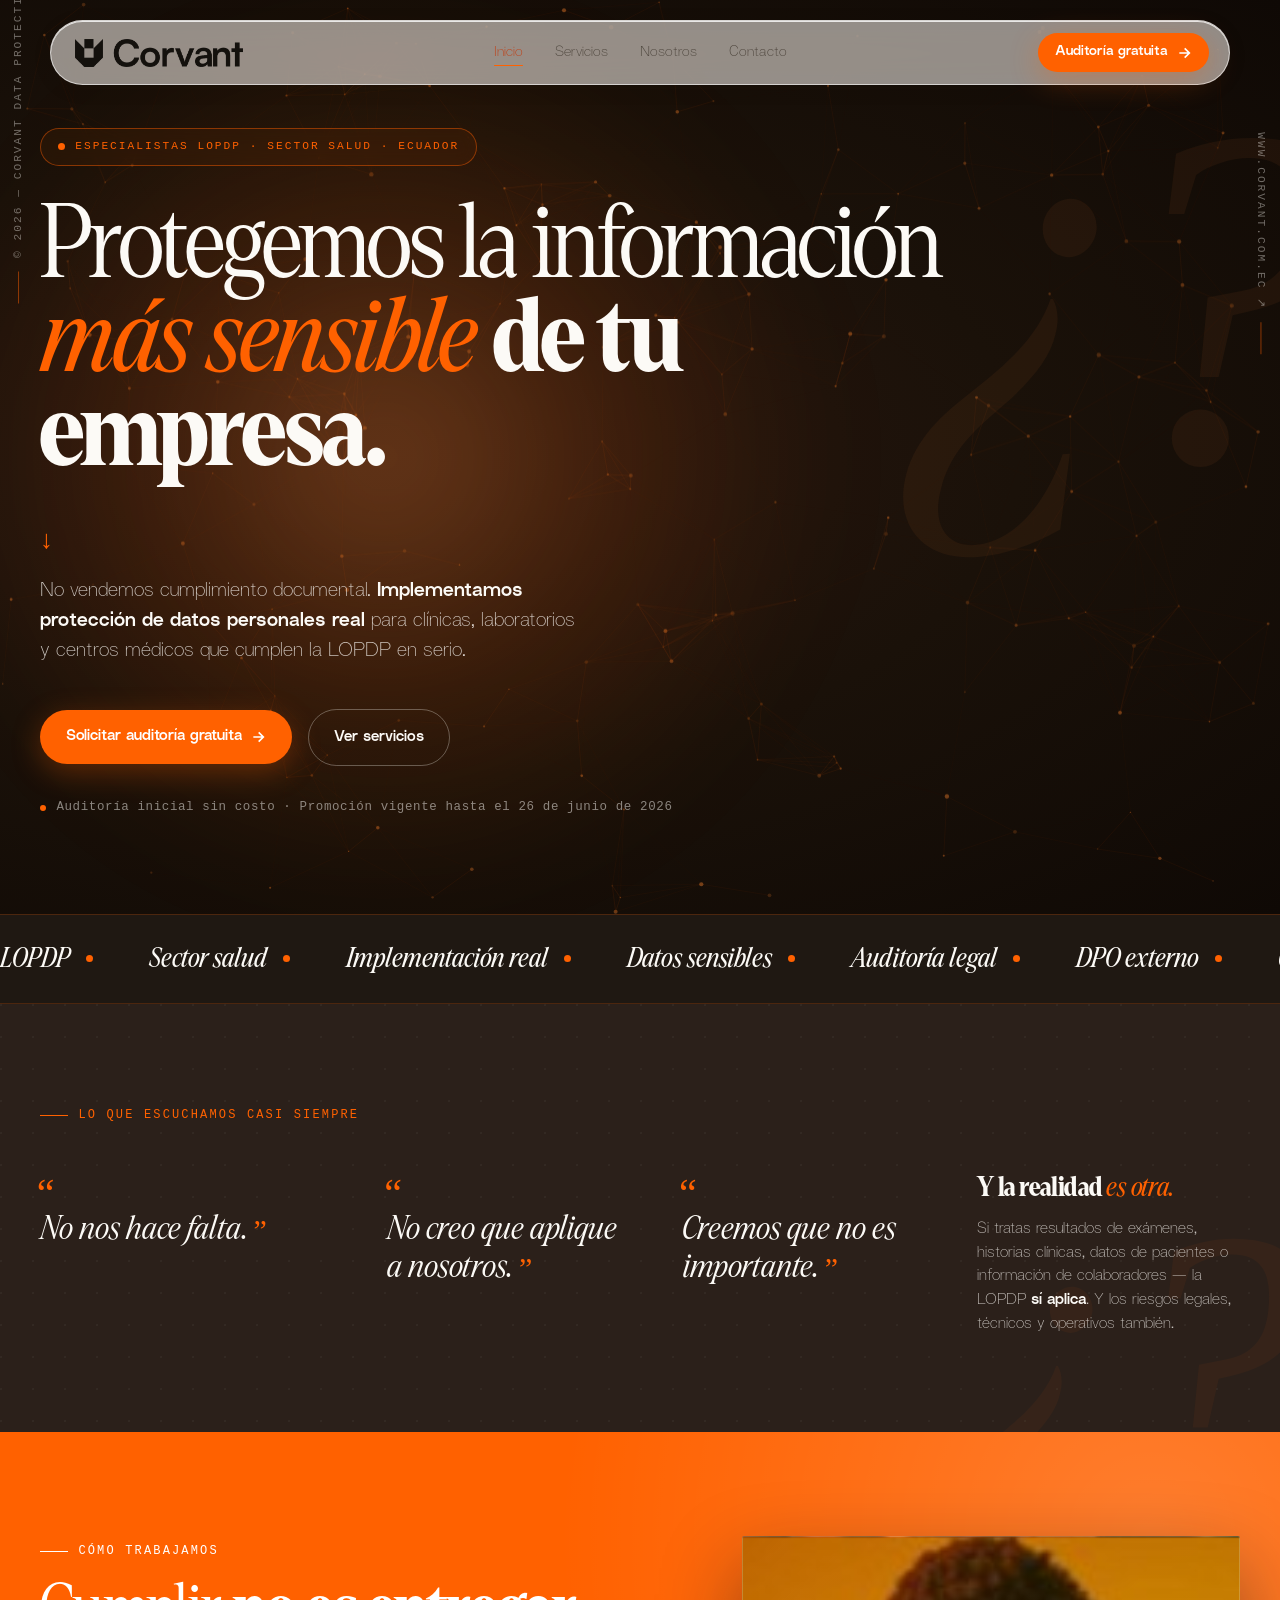
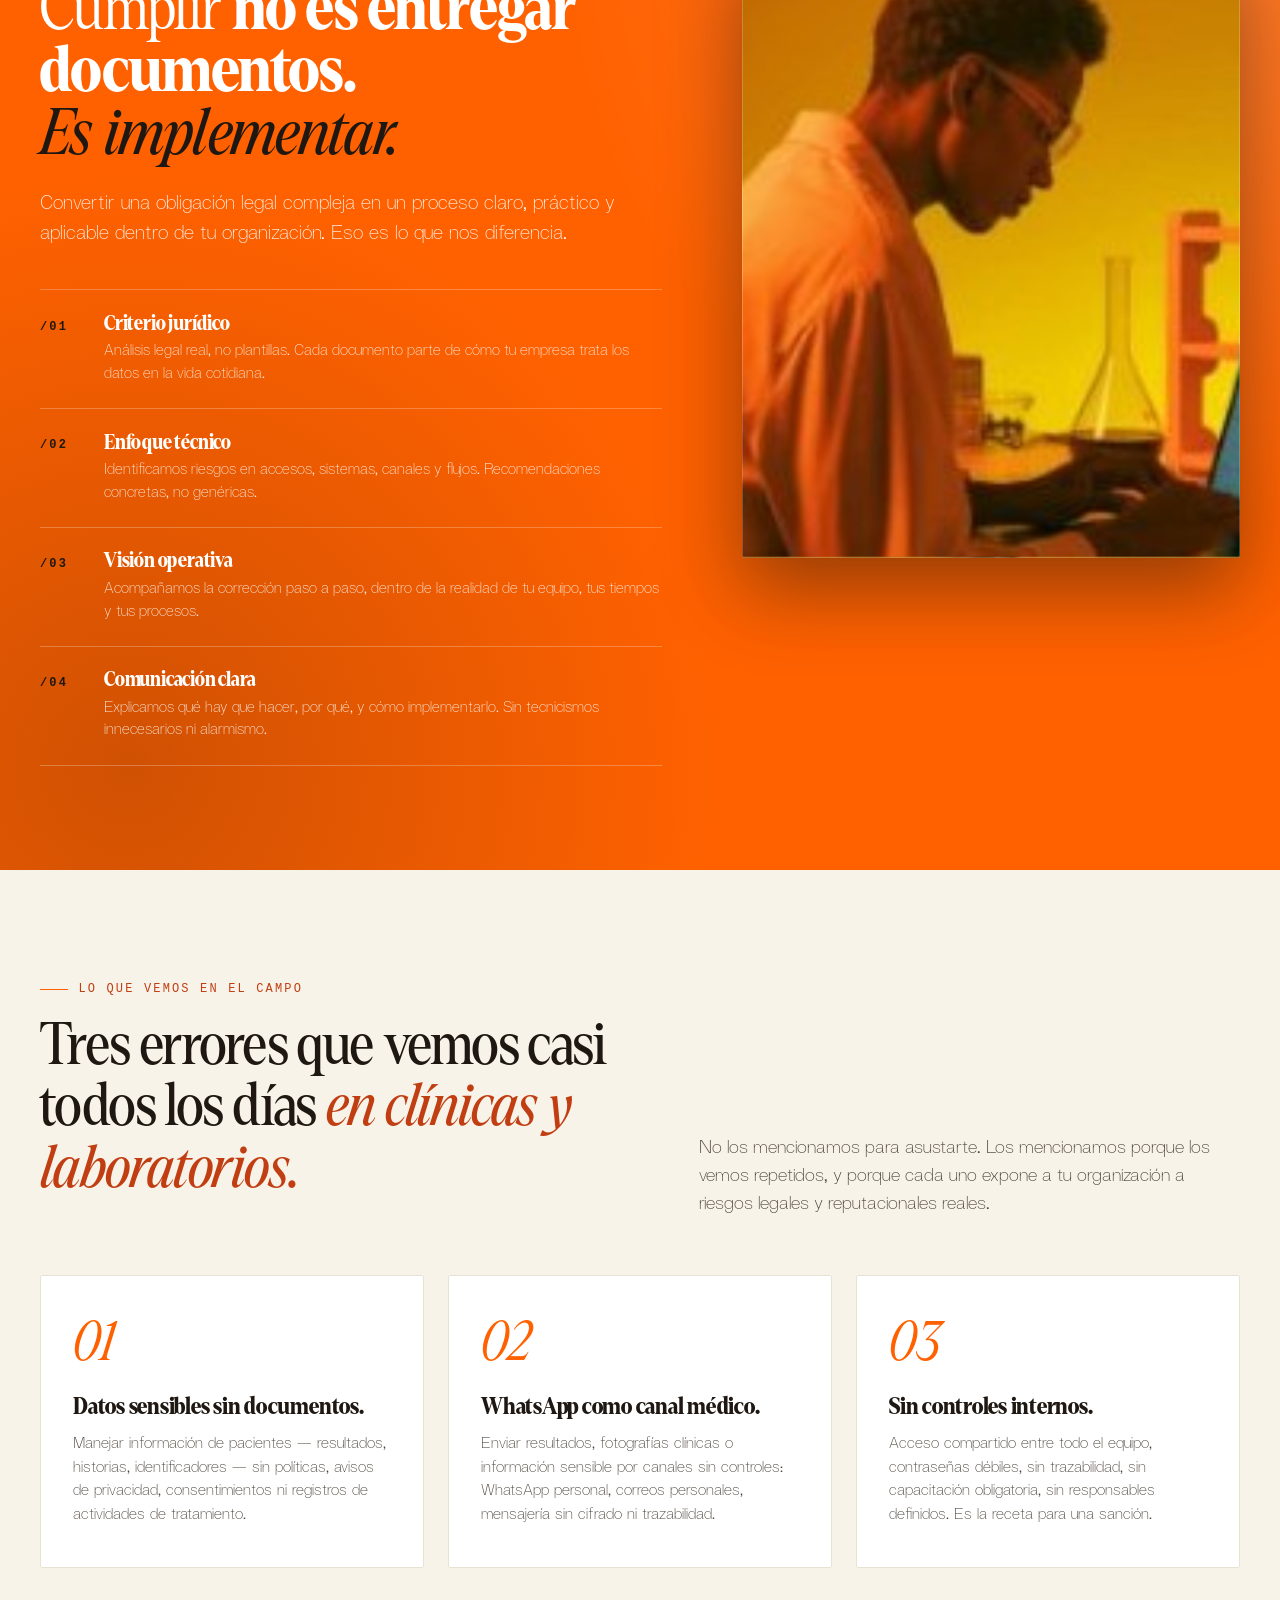
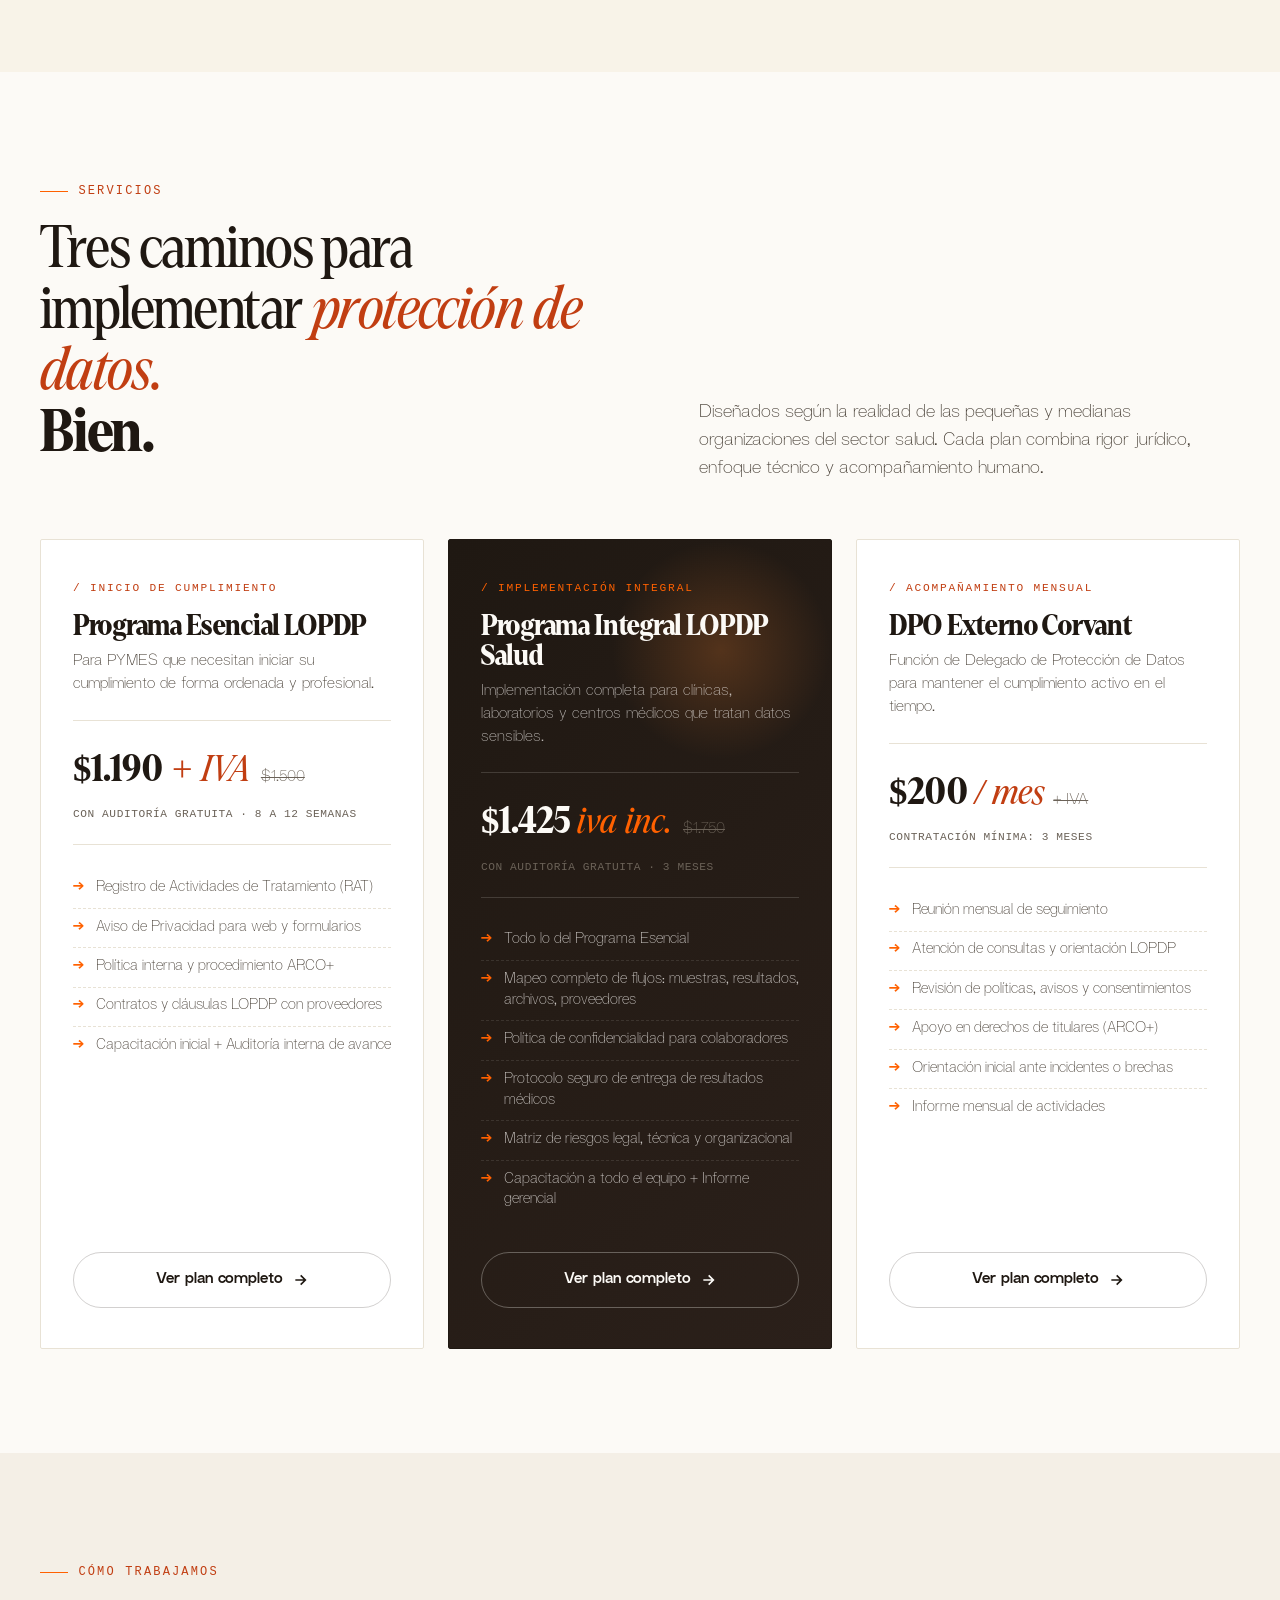
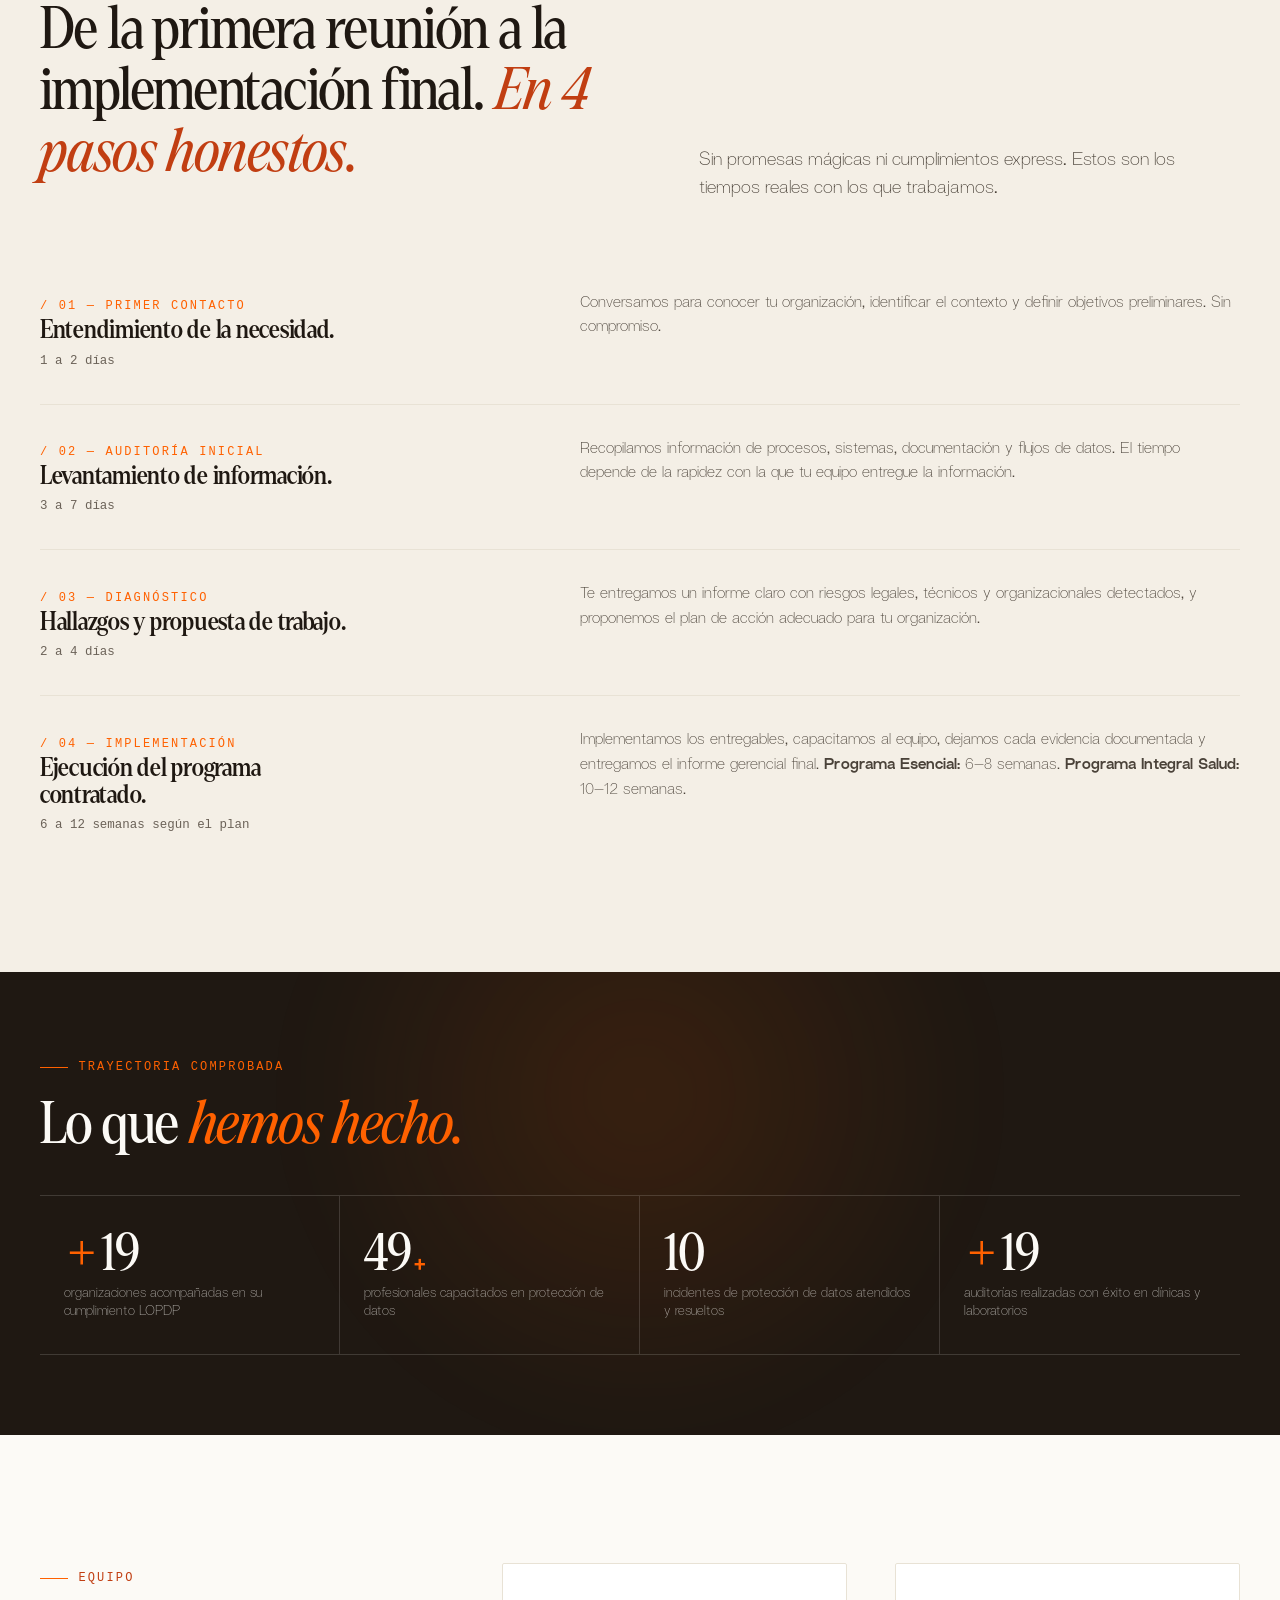
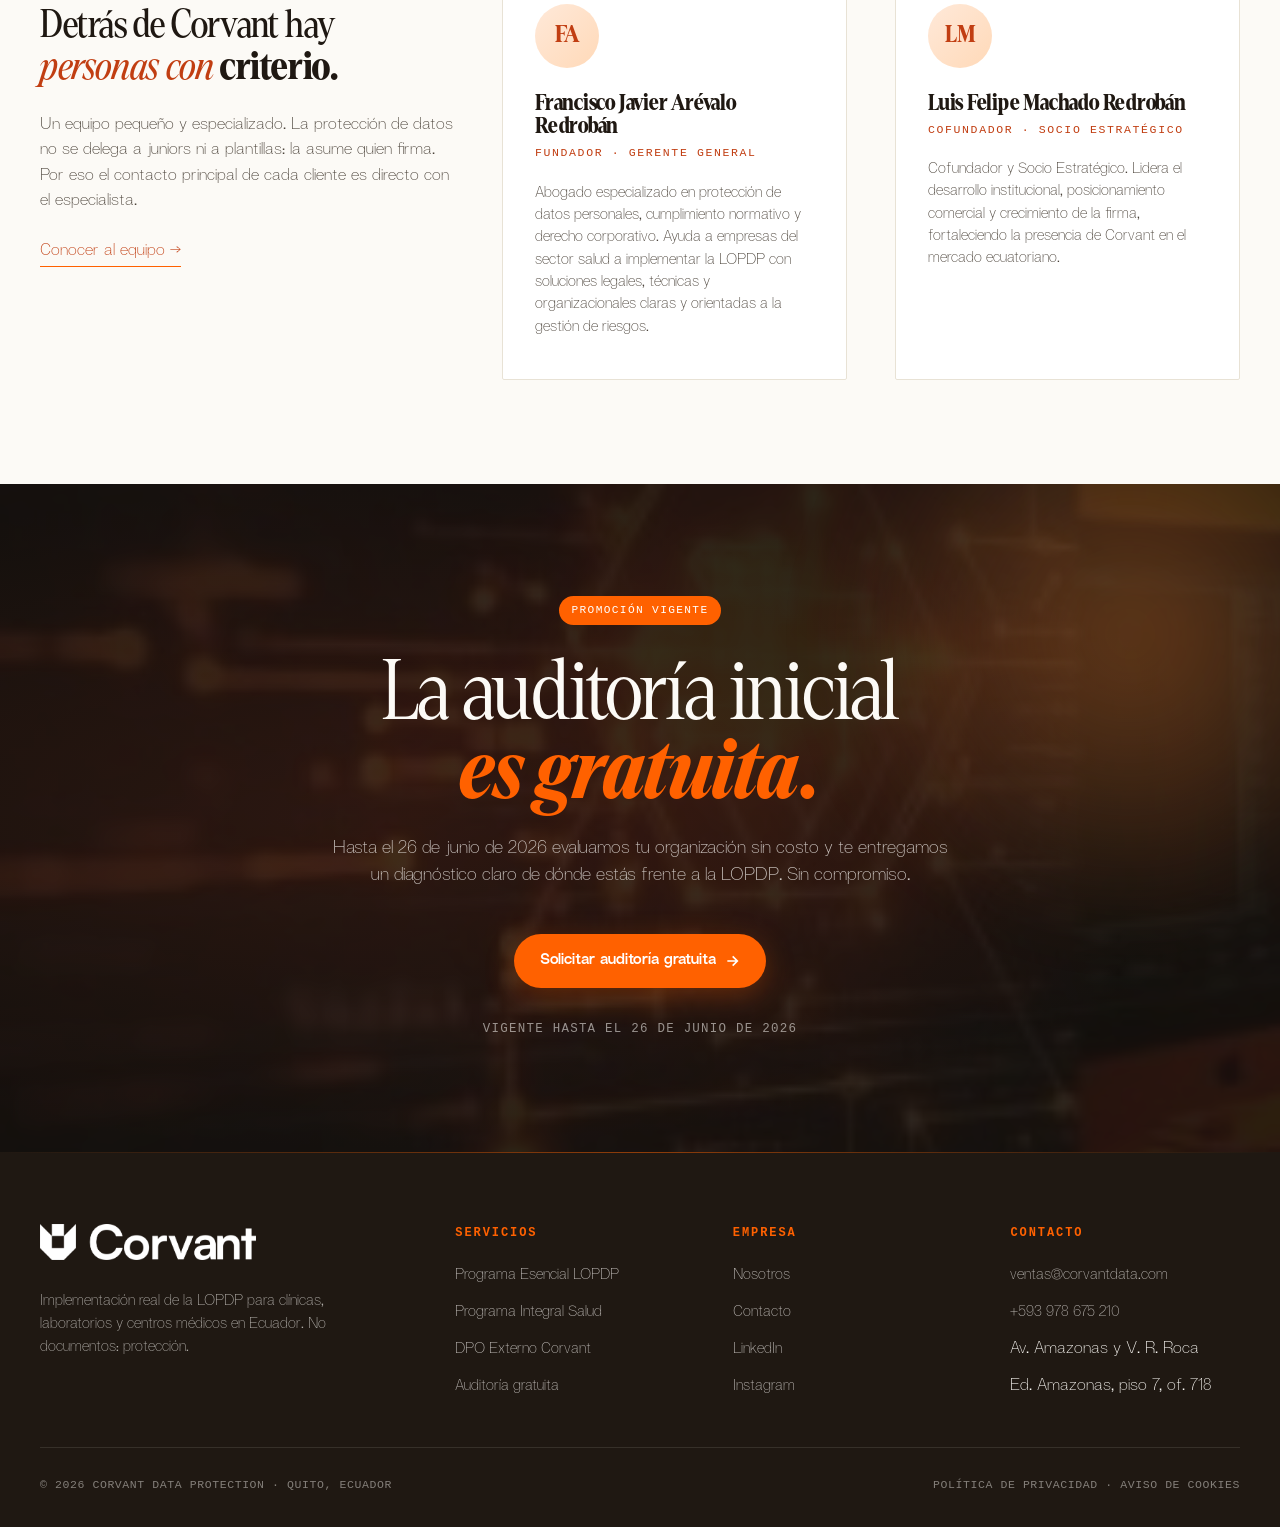
==== index.html @ 5a8d11fd "Add files via upload" ====
<!DOCTYPE html>
<html lang="es">
<head>
<meta charset="UTF-8">
<meta name="viewport" content="width=device-width, initial-scale=1.0">
<title>Corvant Data Protection — Implementación real de la LOPDP en Ecuador</title>
<meta name="description" content="Especialistas en protección de datos personales para clínicas, laboratorios y centros médicos en Ecuador. No vendemos cumplimiento documental: implementamos protección real.">
<link rel="stylesheet" href="styles.css">
<style>
/* ============ HOME-SPECIFIC ============ */

/* HERO cinematográfico */
.hero {
  position: relative;
  min-height: 100vh;
  display: flex;
  align-items: center;
  background: radial-gradient(ellipse at 30% 50%, #2C1810 0%, #1A1109 50%, #0F0905 100%);
  color: var(--cream);
  overflow: hidden;
  padding: 8rem 0 6rem;
}

#hero-canvas {
  position: absolute;
  inset: 0;
  z-index: 1;
  opacity: 0.55;
}

/* Glow naranja característico */
.hero::before {
  content: "";
  position: absolute;
  width: 80vw;
  height: 80vw;
  max-width: 1200px;
  max-height: 1200px;
  left: -10%;
  top: 50%;
  transform: translateY(-50%);
  background: radial-gradient(circle, rgba(255, 137, 51, 0.30) 0%, rgba(255, 97, 0, 0.12) 30%, transparent 60%);
  filter: blur(60px);
  pointer-events: none;
  z-index: 2;
  animation: glowDrift 12s ease-in-out infinite;
}
@keyframes glowDrift {
  0%, 100% { transform: translate(0, -50%) scale(1); opacity: 1; }
  50% { transform: translate(8%, -48%) scale(1.05); opacity: 0.85; }
}

/* "¿?" gigante de fondo, marca de la casa */
.hero-question {
  position: absolute;
  right: -3vw;
  top: 12%;
  font-family: var(--serif);
  font-style: italic;
  font-weight: 300;
  font-size: clamp(20rem, 38vw, 48rem);
  line-height: 0.8;
  color: rgba(255, 137, 51, 0.06);
  pointer-events: none;
  z-index: 1;
  letter-spacing: -0.05em;
  user-select: none;
}

.hero-content {
  position: relative;
  z-index: 4;
  max-width: var(--max-w);
  margin: 0 auto;
  padding: 0 var(--gutter);
  width: 100%;
}

/* Anotaciones verticales en márgenes (estilo brand mockup) */
.hero-vertical-left,
.hero-vertical-right {
  position: absolute;
  z-index: 5;
  font-family: var(--mono);
  font-size: 0.7rem;
  letter-spacing: 0.18em;
  text-transform: uppercase;
  color: rgba(252, 250, 246, 0.4);
  display: flex;
  align-items: center;
  gap: 0.85rem;
  white-space: nowrap;
}
.hero-vertical-left {
  left: 1.2rem;
  top: 50%;
  transform: rotate(-90deg) translateX(50%);
  transform-origin: left center;
}
.hero-vertical-right {
  right: 1.2rem;
  top: 50%;
  transform: rotate(90deg) translateX(-50%);
  transform-origin: right center;
}
.hero-vertical-left::before,
.hero-vertical-right::after {
  content: "";
  width: 32px;
  height: 1px;
  background: rgba(255, 97, 0, 0.5);
}

/* Eyebrow */
.hero-eyebrow {
  display: inline-flex;
  align-items: center;
  gap: 0.65rem;
  font-family: var(--mono);
  font-size: 0.7rem;
  letter-spacing: 0.18em;
  text-transform: uppercase;
  color: var(--orange);
  font-weight: 500;
  padding: 0.55rem 1.05rem;
  border: 1px solid rgba(255, 97, 0, 0.45);
  background: rgba(255, 97, 0, 0.06);
  backdrop-filter: blur(8px);
  border-radius: 999px;
  margin-bottom: 2rem;
}
.hero-eyebrow .pulse {
  width: 7px; height: 7px;
  background: var(--orange);
  border-radius: 50%;
  animation: pulseLight 2s infinite;
  box-shadow: 0 0 0 0 rgba(255, 97, 0, 0.7);
}
@keyframes pulseLight {
  0% { box-shadow: 0 0 0 0 rgba(255, 97, 0, 0.7); }
  70% { box-shadow: 0 0 0 9px rgba(255, 97, 0, 0); }
  100% { box-shadow: 0 0 0 0 rgba(255, 97, 0, 0); }
}

/* Headline en Denton, masivo */
.hero h1 {
  font-family: var(--serif);
  font-size: clamp(3.4rem, 8vw, 7rem);
  line-height: 0.92;
  font-weight: 400;
  color: var(--cream);
  margin-bottom: 0;
  letter-spacing: -0.02em;
  max-width: 18ch;
}
.hero h1 .light { font-weight: 300; }
.hero h1 .bold { font-weight: 800; }
.hero h1 em {
  font-style: italic;
  color: var(--orange);
  font-weight: 400;
}

/* Conector ↓ + sub-tagline */
.hero-connector {
  display: inline-flex;
  flex-direction: column;
  align-items: flex-start;
  margin-top: 2.5rem;
}
.hero-connector .arrow {
  font-family: var(--serif);
  font-size: 1.6rem;
  color: var(--orange);
  margin-bottom: 1rem;
  animation: arrowBob 2.4s ease-in-out infinite;
}
@keyframes arrowBob {
  0%, 100% { transform: translateY(0); }
  50% { transform: translateY(6px); }
}
.hero-sub {
  font-family: var(--sans);
  font-size: 1.2rem;
  font-weight: 300;
  line-height: 1.5;
  color: rgba(252, 250, 246, 0.78);
  max-width: 540px;
}
.hero-sub strong { color: var(--cream); font-weight: 700; }

.hero-actions {
  display: flex;
  gap: 1rem;
  align-items: center;
  flex-wrap: wrap;
  margin-top: 2.75rem;
}

.hero-promo {
  display: flex;
  align-items: center;
  gap: 0.65rem;
  font-family: var(--mono);
  font-size: 0.78rem;
  color: rgba(252, 250, 246, 0.5);
  letter-spacing: 0.05em;
  margin-top: 2rem;
}
.hero-promo .dot {
  width: 6px; height: 6px;
  background: var(--orange);
  border-radius: 50%;
  animation: pulseLight 2s infinite;
}

/* Wordmark grande sutil al fondo */
.hero-wordmark-bg {
  position: absolute;
  bottom: -6vh;
  left: 50%;
  transform: translateX(-50%);
  z-index: 2;
  width: 95vw;
  max-width: 1400px;
  opacity: 0.06;
  filter: blur(0.5px);
  user-select: none;
  pointer-events: none;
}

/* MARQUEE keywords */
.marquee-section { padding: 0; background: var(--warm-black); }

/* OBJECTIONS — con "¿?" como apertura */
.objections {
  background: var(--warm-dark);
  color: var(--cream);
  padding: 6rem 0;
  position: relative;
  overflow: hidden;
}
.objections::before {
  content: "";
  position: absolute;
  inset: 0;
  background-image: radial-gradient(circle at 1px 1px, rgba(252, 250, 246, 0.04) 1px, transparent 1px);
  background-size: 32px 32px;
  pointer-events: none;
}
.objections::after {
  content: "¿?";
  font-family: var(--serif);
  font-style: italic;
  font-weight: 300;
  position: absolute;
  right: -2vw;
  bottom: -8vw;
  font-size: clamp(18rem, 30vw, 38rem);
  line-height: 0.85;
  color: rgba(255, 97, 0, 0.05);
  pointer-events: none;
  user-select: none;
}
.objections-inner {
  max-width: var(--max-w);
  margin: 0 auto;
  padding: 0 var(--gutter);
  position: relative;
  z-index: 1;
}
.objections-grid {
  display: grid;
  grid-template-columns: 1.2fr 1fr 1fr 1fr;
  gap: 2rem;
  margin-top: 3rem;
}
.objections-quote {
  font-family: var(--serif);
  font-size: clamp(1.7rem, 2.6vw, 2.3rem);
  line-height: 1.15;
  font-style: italic;
  font-weight: 300;
  color: var(--cream);
  padding-right: 1rem;
  padding-top: 2.25rem;
  position: relative;
  transition: transform 0.4s var(--ease-out);
}
.objections-quote:hover { transform: translateY(-3px); }
.objections-quote::before {
  content: "“";
  position: absolute;
  top: 0;
  left: -0.2rem;
  font-size: 2.5rem;
  line-height: 1;
  color: var(--orange);
  font-style: normal;
  font-weight: 400;
}
.objections-quote::after {
  content: "”";
  display: inline-block;
  margin-left: 0.15em;
  vertical-align: -0.05em;
  color: var(--orange);
  font-style: normal;
  font-weight: 400;
  font-size: 0.9em;
}
.objections-counter { display: flex; flex-direction: column; justify-content: end; }
.objections-counter h3 {
  font-family: var(--serif);
  font-size: 1.7rem;
  margin-bottom: 1rem;
  font-weight: 800;
  color: var(--cream);
}
.objections-counter h3 em { color: var(--orange); font-weight: 400; }
.objections-counter p {
  font-size: 0.95rem;
  line-height: 1.55;
  color: rgba(252, 250, 246, 0.75);
}
.objections-counter strong { color: var(--cream); font-weight: 700; }

/* DIFERENCIADOR — sección naranja */
.differentiator {
  background: var(--orange);
  color: var(--white);
  padding: var(--section-y) 0;
  position: relative;
  overflow: hidden;
}
.differentiator::before {
  content: "";
  position: absolute;
  inset: 0;
  background-image:
    radial-gradient(circle at 90% 10%, rgba(255, 255, 255, 0.18) 0%, transparent 40%),
    radial-gradient(circle at 10% 90%, rgba(20, 17, 13, 0.20) 0%, transparent 40%);
  pointer-events: none;
}
.diff-grid {
  display: grid;
  grid-template-columns: 1.25fr 1fr;
  gap: 5rem;
  align-items: start;
  position: relative;
  z-index: 1;
}
.diff-text h2 {
  font-family: var(--serif);
  margin-bottom: 1.5rem;
  font-size: clamp(2.6rem, 5vw, 4.5rem);
  line-height: 0.98;
  color: var(--white);
  font-weight: 400;
}
.diff-text h2 .light { font-weight: 300; }
.diff-text h2 .bold { font-weight: 800; }
.diff-text h2 em { font-style: italic; color: var(--warm-black); font-weight: 400; }
.diff-text .lead { color: rgba(255, 255, 255, 0.92); font-size: 1.2rem; }

.diff-points {
  margin-top: 2.5rem;
  display: grid;
  gap: 0;
  border-top: 1px solid rgba(255, 255, 255, 0.25);
}
.diff-point {
  display: grid;
  grid-template-columns: auto 1fr;
  gap: 1.5rem;
  padding: 1.4rem 0;
  border-bottom: 1px solid rgba(255, 255, 255, 0.25);
  transition: padding 0.3s;
}
.diff-point:hover { padding-left: 0.5rem; }
.diff-point .num {
  font-family: var(--mono);
  font-size: 0.75rem;
  color: var(--warm-black);
  letter-spacing: 0.18em;
  padding-top: 0.3rem;
  min-width: 40px;
  font-weight: 700;
}
.diff-point h4 {
  font-family: var(--serif);
  font-size: 1.3rem;
  font-weight: 800;
  margin-bottom: 0.35rem;
  color: var(--white);
}
.diff-point p { font-size: 0.92rem; line-height: 1.55; color: rgba(255, 255, 255, 0.88); }

.diff-image {
  position: relative;
  aspect-ratio: 4/5;
  border-radius: var(--radius);
  overflow: hidden;
  background-image: url('images/man_lab_laptop.jpg');
  background-size: cover;
  background-position: center;
  box-shadow: 0 32px 80px rgba(20, 17, 13, 0.45);
  border: 1px solid rgba(255, 255, 255, 0.2);
  transition: transform 0.6s var(--ease-out);
}
.diff-image:hover { transform: scale(1.02) translateY(-4px); }
.diff-image::after {
  content: "";
  position: absolute; inset: 0;
  background: linear-gradient(135deg, rgba(255, 97, 0, 0.18) 0%, transparent 60%);
}

/* ERRORES */
.errors-section { background: var(--cream-warm); }
.errors-grid {
  display: grid;
  grid-template-columns: repeat(3, 1fr);
  gap: 1.5rem;
  margin-top: 1.5rem;
}
.error-card {
  background: var(--white);
  border: 1px solid var(--gray-line);
  border-radius: var(--radius);
  padding: 2.5rem 2rem;
  position: relative;
  overflow: hidden;
  transition: all 0.4s var(--ease-out);
  cursor: default;
}
.error-card:hover {
  transform: translateY(-6px);
  border-color: rgba(255, 97, 0, 0.5);
  box-shadow: var(--shadow-lg);
}
.error-card::before {
  content: "";
  position: absolute;
  top: 0; left: 0; right: 0;
  height: 3px;
  background: linear-gradient(90deg, var(--orange), var(--orange-light));
  transform: scaleX(0);
  transform-origin: left;
  transition: transform 0.6s var(--ease-out);
}
.error-card:hover::before { transform: scaleX(1); }
.error-card .num {
  font-family: var(--serif);
  font-style: italic;
  font-size: 3.4rem;
  font-weight: 300;
  color: var(--orange);
  line-height: 1;
  margin-bottom: 1.5rem;
  transition: transform 0.5s var(--ease-spring);
}
.error-card:hover .num { transform: scale(1.1) translateX(-3px); }
.error-card h3 {
  font-family: var(--serif);
  font-size: 1.5rem;
  margin-bottom: 0.85rem;
  color: var(--ink);
  font-weight: 800;
}
.error-card p { font-size: 0.95rem; line-height: 1.55; color: var(--ink-soft); }

/* SERVICIOS */
.services-section { background: var(--cream); }
.services-grid {
  display: grid;
  grid-template-columns: repeat(3, 1fr);
  gap: 1.5rem;
  margin-top: 1.5rem;
}
.service-card {
  background: var(--white);
  border: 1px solid var(--gray-line);
  border-radius: var(--radius);
  padding: 2.5rem 2rem;
  display: flex;
  flex-direction: column;
  position: relative;
  overflow: hidden;
  transition: all 0.4s var(--ease-out);
}
.service-card:hover {
  border-color: rgba(255, 97, 0, 0.5);
  transform: translateY(-6px);
  box-shadow: var(--shadow-lg);
}
.service-card.featured {
  background: linear-gradient(135deg, var(--ink) 0%, var(--warm-dark) 100%);
  color: var(--cream);
  border-color: var(--ink);
  position: relative;
}
.service-card.featured::after {
  content: "";
  position: absolute;
  top: 0; right: 0;
  width: 220px; height: 220px;
  background: radial-gradient(circle, rgba(255, 137, 51, 0.22) 0%, transparent 70%);
  pointer-events: none;
}
.service-card.featured h3 { color: var(--cream); }
.service-card.featured .service-price {
  color: var(--cream);
  border-color: rgba(252, 250, 246, 0.15);
}
.service-card.featured .service-price em { color: var(--orange); }
.service-card.featured .service-list li { color: rgba(252, 250, 246, 0.78); border-color: rgba(252, 250, 246, 0.1); }
.service-card.featured .service-list li::before { color: var(--orange); }
.service-card.featured .service-pretitle { color: var(--orange); }
.service-card.featured .service-tagline { color: rgba(252, 250, 246, 0.7); }
.service-card.featured .btn-outline { color: var(--cream); border-color: rgba(252, 250, 246, 0.3); }
.service-card.featured .btn-outline:hover { background: var(--cream); color: var(--ink); border-color: var(--cream); }
.service-card.featured > * { position: relative; z-index: 1; }

.service-pretitle {
  font-family: var(--mono);
  font-size: 0.7rem;
  letter-spacing: 0.16em;
  text-transform: uppercase;
  color: var(--orange-deep);
  font-weight: 500;
  margin-bottom: 0.85rem;
}
.service-card h3 {
  font-family: var(--serif);
  font-size: 1.85rem;
  margin-bottom: 0.6rem;
  line-height: 1.0;
  font-weight: 800;
}
.service-card .service-tagline {
  font-size: 0.95rem;
  color: var(--ink-soft);
  margin-bottom: 1.5rem;
  line-height: 1.5;
  min-height: 2.4em;
}

.service-price {
  padding: 1.25rem 0;
  border-top: 1px solid var(--gray-line);
  border-bottom: 1px solid var(--gray-line);
  margin-bottom: 1.5rem;
  color: var(--ink);
}
.service-price .price-row {
  display: flex;
  align-items: baseline;
  gap: 0.6rem;
  margin-bottom: 0.4rem;
}
.service-price .amount {
  font-family: var(--serif);
  font-size: 2.3rem;
  font-weight: 800;
}
.service-price .amount em { color: var(--orange-deep); font-style: italic; font-weight: 400; }
.service-price .price-old {
  font-size: 0.95rem;
  color: var(--gray);
  text-decoration: line-through;
}
.service-price .price-meta {
  font-family: var(--mono);
  font-size: 0.7rem;
  color: var(--gray);
  letter-spacing: 0.05em;
  text-transform: uppercase;
}

.service-list { list-style: none; margin-bottom: 2rem; flex-grow: 1; }
.service-list li {
  display: flex;
  gap: 0.75rem;
  font-size: 0.9rem;
  line-height: 1.45;
  padding: 0.55rem 0;
  color: var(--ink-soft);
  border-bottom: 1px dashed var(--gray-line);
}
.service-list li:last-child { border-bottom: none; }
.service-list li::before { content: "→"; color: var(--orange); font-weight: 700; flex-shrink: 0; }

/* PROCESO */
.process-section { background: var(--gray-bg); }

/* STATS */
.stats-section {
  background: var(--warm-black);
  color: var(--cream);
  padding: 5rem 0;
  position: relative;
  overflow: hidden;
}
.stats-section::before {
  content: "";
  position: absolute;
  top: -60%; left: 50%;
  transform: translateX(-50%);
  width: 800px; height: 800px;
  background: radial-gradient(circle, rgba(255, 97, 0, 0.12) 0%, transparent 60%);
  pointer-events: none;
  filter: blur(40px);
}
.stats-section .stat-grid {
  border-top: 1px solid rgba(252, 250, 246, 0.15);
  border-bottom: 1px solid rgba(252, 250, 246, 0.15);
  position: relative;
  z-index: 1;
}
.stats-section .stat-item { border-right-color: rgba(252, 250, 246, 0.15); }
.stats-section .stat-item:hover { background: rgba(255, 97, 0, 0.08); }
.stats-section .stat-num { color: var(--cream); font-weight: 400; }
.stats-section .stat-label { color: rgba(252, 250, 246, 0.65); }
.stats-section .section-header { margin-bottom: 2.5rem; position: relative; z-index: 1; }
.stats-section h2 { color: var(--cream); }
.stats-section h2 em { color: var(--orange); }

/* EQUIPO */
.team-section { background: var(--cream); }
.team-grid {
  display: grid;
  grid-template-columns: 1.2fr 1fr 1fr;
  gap: 3rem;
  align-items: start;
  margin-top: 1.5rem;
}
.team-intro h2 { margin-bottom: 1.5rem; }
.team-intro h2 .bold { font-weight: 800; }
.team-intro p {
  color: var(--ink-soft);
  font-size: 1rem;
  line-height: 1.6;
  margin-bottom: 1.5rem;
}
.team-card {
  background: var(--white);
  border: 1px solid var(--gray-line);
  border-radius: var(--radius);
  padding: 2.5rem 2rem;
  height: 100%;
  transition: all 0.4s var(--ease-out);
}
.team-card:hover {
  border-color: rgba(255, 97, 0, 0.4);
  transform: translateY(-4px);
  box-shadow: var(--shadow-md);
}
.team-card .initials {
  width: 64px; height: 64px;
  border-radius: 50%;
  background: linear-gradient(135deg, var(--orange-soft) 0%, #FFD9B8 100%);
  color: var(--orange-deep);
  display: flex;
  align-items: center;
  justify-content: center;
  font-family: var(--serif);
  font-size: 1.5rem;
  font-weight: 800;
  margin-bottom: 1.5rem;
  transition: transform 0.5s var(--ease-spring);
}
.team-card:hover .initials { transform: scale(1.08) rotate(-3deg); }
.team-card h4 {
  font-family: var(--serif);
  font-size: 1.4rem;
  font-weight: 800;
  margin-bottom: 0.35rem;
  color: var(--ink);
}
.team-role {
  font-family: var(--mono);
  font-size: 0.72rem;
  letter-spacing: 0.14em;
  text-transform: uppercase;
  color: var(--orange-deep);
  margin-bottom: 1.25rem;
  font-weight: 500;
}
.team-card p { font-size: 0.9rem; line-height: 1.55; color: var(--ink-soft); }

/* CTA FINAL — cinematográfico */
.cta-final {
  background: radial-gradient(ellipse at 30% 50%, #2C1810 0%, #14110D 70%);
  color: var(--cream);
  padding: 7rem 0;
  position: relative;
  overflow: hidden;
}
.cta-final::before {
  content: "";
  position: absolute;
  inset: 0;
  background-image: url('images/circuit_lock.jpg');
  background-size: cover;
  background-position: center;
  opacity: 0.10;
  filter: grayscale(0.3) saturate(1.4) hue-rotate(-10deg);
}
.cta-final::after {
  content: "";
  position: absolute;
  top: -200px; right: -200px;
  width: 700px; height: 700px;
  background: radial-gradient(circle, rgba(255, 137, 51, 0.34) 0%, transparent 60%);
  animation: floatGlow 8s ease-in-out infinite;
  filter: blur(40px);
}
@keyframes floatGlow {
  0%, 100% { transform: translate(0, 0); }
  50% { transform: translate(-40px, 30px); }
}
.cta-final-inner {
  max-width: var(--max-w);
  margin: 0 auto;
  padding: 0 var(--gutter);
  position: relative;
  z-index: 1;
  text-align: center;
}
.cta-final .pill { margin-bottom: 1.75rem; }
.cta-final h2 {
  font-family: var(--serif);
  font-size: clamp(3rem, 6.5vw, 5.5rem);
  margin-bottom: 1.5rem;
  max-width: 900px;
  margin-left: auto;
  margin-right: auto;
  line-height: 0.95;
  font-weight: 300;
  color: var(--cream);
}
.cta-final h2 .bold { font-weight: 800; }
.cta-final h2 em { color: var(--orange); font-style: italic; font-weight: 400; }
.cta-final p {
  color: rgba(252, 250, 246, 0.78);
  font-size: 1.1rem;
  margin-bottom: 2.75rem;
  max-width: 620px;
  margin-left: auto;
  margin-right: auto;
  line-height: 1.55;
  font-weight: 300;
}
.cta-final-deadline {
  margin-top: 2rem;
  font-family: var(--mono);
  font-size: 0.78rem;
  color: rgba(252, 250, 246, 0.55);
  letter-spacing: 0.1em;
  text-transform: uppercase;
}

/* Section eyebrow ↓ override on home */
.eyebrow-arrow {
  display: inline-flex;
  align-items: center;
  gap: 0.5rem;
}
.eyebrow-arrow .arrow {
  font-family: var(--serif);
  font-size: 1.1rem;
  font-style: italic;
  color: var(--orange);
}

/* Responsive */
@media (max-width: 968px) {
  .hero { min-height: auto; padding: 3rem 0 5rem; }
  .hero-vertical-left, .hero-vertical-right { display: none; }
  .objections-grid { grid-template-columns: 1fr; gap: 2.5rem; }
  .diff-grid { grid-template-columns: 1fr; gap: 3rem; }
  .errors-grid { grid-template-columns: 1fr; }
  .services-grid { grid-template-columns: 1fr; }
  .team-grid { grid-template-columns: 1fr; gap: 2rem; }
}

/* Nav: usar el wordmark oficial */
nav.site-nav .nav-brand img.wordmark {
  width: auto;
  height: 28px;
}
nav.site-nav .nav-brand .brand-text { display: none; }
.footer-brand img.wordmark { height: 36px; width: auto; }
</style>
</head>
<body>

<!-- ============ NAV (glassmorphism con wordmark oficial) ============ -->
<nav class="site-nav">
  <div class="nav-inner">
    <a href="index.html" class="nav-brand">
      <img src="images/logo-wordmark-dark.png" alt="Corvant Data Protection" class="wordmark">
    </a>
    <ul class="nav-links">
      <li><a href="index.html" class="active">Inicio</a></li>
      <li><a href="servicios.html">Servicios</a></li>
      <li><a href="nosotros.html">Nosotros</a></li>
      <li><a href="contacto.html">Contacto</a></li>
    </ul>
    <span class="btn-magnetic">
      <a href="auditoria-gratuita.html" class="btn btn-primary nav-cta">
        Auditoría gratuita
        <svg viewBox="0 0 24 24" fill="none" stroke="currentColor" stroke-width="2.5"><path d="M5 12h14M13 5l7 7-7 7"/></svg>
      </a>
    </span>
    <button class="nav-toggle" aria-label="Menu"><span></span><span></span><span></span></button>
  </div>
</nav>

<!-- ============ HERO cinematográfico ============ -->
<section class="hero">
  <canvas id="hero-canvas"></canvas>

  <!-- "¿?" gigante de fondo, motivo de marca -->
  <div class="hero-question">¿?</div>

  <!-- Anotaciones verticales en márgenes (como en el mockup oficial) -->
  <div class="hero-vertical-left">© 2026 — Corvant Data Protection</div>
  <div class="hero-vertical-right">www.corvant.com.ec ↗</div>

  <div class="hero-content">
    <div class="hero-eyebrow">
      <span class="pulse"></span>
      Especialistas LOPDP · Sector salud · Ecuador
    </div>
    <h1>
      <span class="light">Protegemos la información</span>
      <em>más sensible</em>
      <span class="bold">de tu empresa.</span>
    </h1>

    <div class="hero-connector">
      <span class="arrow">↓</span>
      <p class="hero-sub">
        No vendemos cumplimiento documental. <strong>Implementamos protección de datos personales real</strong> para clínicas, laboratorios y centros médicos que cumplen la LOPDP en serio.
      </p>
    </div>

    <div class="hero-actions">
      <span class="btn-magnetic">
        <a href="auditoria-gratuita.html" class="btn btn-primary">
          Solicitar auditoría gratuita
          <svg viewBox="0 0 24 24" fill="none" stroke="currentColor" stroke-width="2.5"><path d="M5 12h14M13 5l7 7-7 7"/></svg>
        </a>
      </span>
      <a href="servicios.html" class="btn btn-outline" style="color: var(--cream); border-color: rgba(252, 250, 246, 0.3);">
        Ver servicios
      </a>
    </div>
    <div class="hero-promo">
      <span class="dot"></span>
      Auditoría inicial sin costo · Promoción vigente hasta el 26 de junio de 2026
    </div>
  </div>
</section>

<!-- ============ MARQUEE — palabras clave ============ -->
<section class="marquee-section">
  <div class="marquee">
    <div class="marquee-track">
      <span class="marquee-item">LOPDP <span class="dot"></span></span>
      <span class="marquee-item">Sector salud <span class="dot"></span></span>
      <span class="marquee-item">Implementación real <span class="dot"></span></span>
      <span class="marquee-item">Datos sensibles <span class="dot"></span></span>
      <span class="marquee-item">Auditoría legal <span class="dot"></span></span>
      <span class="marquee-item">DPO externo <span class="dot"></span></span>
      <span class="marquee-item">Clínicas <span class="dot"></span></span>
      <span class="marquee-item">Laboratorios <span class="dot"></span></span>
      <span class="marquee-item">LOPDP <span class="dot"></span></span>
      <span class="marquee-item">Sector salud <span class="dot"></span></span>
      <span class="marquee-item">Implementación real <span class="dot"></span></span>
      <span class="marquee-item">Datos sensibles <span class="dot"></span></span>
      <span class="marquee-item">Auditoría legal <span class="dot"></span></span>
      <span class="marquee-item">DPO externo <span class="dot"></span></span>
      <span class="marquee-item">Clínicas <span class="dot"></span></span>
      <span class="marquee-item">Laboratorios <span class="dot"></span></span>
    </div>
  </div>
</section>

<!-- ============ OBJECTIONS ============ -->
<section class="objections">
  <div class="objections-inner">
    <div class="reveal">
      <div class="eyebrow on-dark">Lo que escuchamos casi siempre</div>
    </div>
    <div class="objections-grid reveal">
      <div class="objections-quote reveal-child">No nos hace falta.</div>
      <div class="objections-quote reveal-child">No creo que aplique a nosotros.</div>
      <div class="objections-quote reveal-child">Creemos que no es importante.</div>
      <div class="objections-counter reveal-child">
        <h3>Y la realidad <em>es otra.</em></h3>
        <p>
          Si tratas resultados de exámenes, historias clínicas, datos de pacientes o información de colaboradores — la LOPDP <strong>sí aplica</strong>. Y los riesgos legales, técnicos y operativos también.
        </p>
      </div>
    </div>
  </div>
</section>

<!-- ============ DIFERENCIADOR — naranja ============ -->
<section class="differentiator on-orange">
  <div class="container">
    <div class="diff-grid">
      <div class="diff-text reveal">
        <div class="eyebrow on-orange">Cómo trabajamos</div>
        <h2 style="margin-top: 1rem;">
          <span class="light">Cumplir</span> <span class="bold">no es entregar documentos.</span><br>
          <em>Es implementar.</em>
        </h2>
        <p class="lead" style="margin-top: 1.5rem;">
          Convertir una obligación legal compleja en un proceso claro, práctico y aplicable dentro de tu organización. Eso es lo que nos diferencia.
        </p>

        <div class="diff-points">
          <div class="diff-point reveal-child">
            <span class="num">/01</span>
            <div>
              <h4>Criterio jurídico</h4>
              <p>Análisis legal real, no plantillas. Cada documento parte de cómo tu empresa trata los datos en la vida cotidiana.</p>
            </div>
          </div>
          <div class="diff-point reveal-child">
            <span class="num">/02</span>
            <div>
              <h4>Enfoque técnico</h4>
              <p>Identificamos riesgos en accesos, sistemas, canales y flujos. Recomendaciones concretas, no genéricas.</p>
            </div>
          </div>
          <div class="diff-point reveal-child">
            <span class="num">/03</span>
            <div>
              <h4>Visión operativa</h4>
              <p>Acompañamos la corrección paso a paso, dentro de la realidad de tu equipo, tus tiempos y tus procesos.</p>
            </div>
          </div>
          <div class="diff-point reveal-child">
            <span class="num">/04</span>
            <div>
              <h4>Comunicación clara</h4>
              <p>Explicamos qué hay que hacer, por qué, y cómo implementarlo. Sin tecnicismos innecesarios ni alarmismo.</p>
            </div>
          </div>
        </div>
      </div>
      <div class="diff-image reveal"></div>
    </div>
  </div>
</section>

<!-- ============ ERRORES ============ -->
<section class="errors-section">
  <div class="container">
    <div class="section-header with-aside reveal">
      <div>
        <div class="eyebrow">Lo que vemos en el campo</div>
        <h2 class="h-1" style="margin-top: 1rem;">
          Tres errores que vemos casi todos los días <em>en clínicas y laboratorios.</em>
        </h2>
      </div>
      <p class="lead">
        No los mencionamos para asustarte. Los mencionamos porque los vemos repetidos, y porque cada uno expone a tu organización a riesgos legales y reputacionales reales.
      </p>
    </div>

    <div class="errors-grid reveal">
      <article class="error-card reveal-child">
        <div class="num">01</div>
        <h3>Datos sensibles sin documentos.</h3>
        <p>Manejar información de pacientes — resultados, historias, identificadores — sin políticas, avisos de privacidad, consentimientos ni registros de actividades de tratamiento.</p>
      </article>
      <article class="error-card reveal-child">
        <div class="num">02</div>
        <h3>WhatsApp como canal médico.</h3>
        <p>Enviar resultados, fotografías clínicas o información sensible por canales sin controles: WhatsApp personal, correos personales, mensajería sin cifrado ni trazabilidad.</p>
      </article>
      <article class="error-card reveal-child">
        <div class="num">03</div>
        <h3>Sin controles internos.</h3>
        <p>Acceso compartido entre todo el equipo, contraseñas débiles, sin trazabilidad, sin capacitación obligatoria, sin responsables definidos. Es la receta para una sanción.</p>
      </article>
    </div>
  </div>
</section>

<!-- ============ SERVICIOS ============ -->
<section class="services-section">
  <div class="container">
    <div class="section-header with-aside reveal">
      <div>
        <div class="eyebrow">Servicios</div>
        <h2 class="h-1" style="margin-top: 1rem;">
          Tres caminos para implementar <em>protección de datos.</em><br>
          <span class="bold-impact">Bien.</span>
        </h2>
      </div>
      <p class="lead">
        Diseñados según la realidad de las pequeñas y medianas organizaciones del sector salud. Cada plan combina rigor jurídico, enfoque técnico y acompañamiento humano.
      </p>
    </div>

    <div class="services-grid reveal">
      <article class="service-card reveal-child">
        <div class="service-pretitle">/ Inicio de cumplimiento</div>
        <h3>Programa Esencial LOPDP</h3>
        <p class="service-tagline">Para PYMES que necesitan iniciar su cumplimiento de forma ordenada y profesional.</p>
        <div class="service-price">
          <div class="price-row">
            <span class="amount">$1.190 <em>+ IVA</em></span>
            <span class="price-old">$1.500</span>
          </div>
          <div class="price-meta">CON AUDITORÍA GRATUITA · 8 A 12 SEMANAS</div>
        </div>
        <ul class="service-list">
          <li>Registro de Actividades de Tratamiento (RAT)</li>
          <li>Aviso de Privacidad para web y formularios</li>
          <li>Política interna y procedimiento ARCO+</li>
          <li>Contratos y cláusulas LOPDP con proveedores</li>
          <li>Capacitación inicial + Auditoría interna de avance</li>
        </ul>
        <a href="servicios-programa-esencial.html" class="btn btn-outline">
          Ver plan completo
          <svg viewBox="0 0 24 24" fill="none" stroke="currentColor" stroke-width="2.5"><path d="M5 12h14M13 5l7 7-7 7"/></svg>
        </a>
      </article>

      <article class="service-card featured reveal-child">
        <div class="service-pretitle">/ Implementación integral</div>
        <h3>Programa Integral LOPDP Salud</h3>
        <p class="service-tagline">Implementación completa para clínicas, laboratorios y centros médicos que tratan datos sensibles.</p>
        <div class="service-price">
          <div class="price-row">
            <span class="amount">$1.425 <em>iva inc.</em></span>
            <span class="price-old">$1.750</span>
          </div>
          <div class="price-meta">CON AUDITORÍA GRATUITA · 3 MESES</div>
        </div>
        <ul class="service-list">
          <li>Todo lo del Programa Esencial</li>
          <li>Mapeo completo de flujos: muestras, resultados, archivos, proveedores</li>
          <li>Política de confidencialidad para colaboradores</li>
          <li>Protocolo seguro de entrega de resultados médicos</li>
          <li>Matriz de riesgos legal, técnica y organizacional</li>
          <li>Capacitación a todo el equipo + Informe gerencial</li>
        </ul>
        <a href="servicios-programa-integral-salud.html" class="btn btn-outline">
          Ver plan completo
          <svg viewBox="0 0 24 24" fill="none" stroke="currentColor" stroke-width="2.5"><path d="M5 12h14M13 5l7 7-7 7"/></svg>
        </a>
      </article>

      <article class="service-card reveal-child">
        <div class="service-pretitle">/ Acompañamiento mensual</div>
        <h3>DPO Externo Corvant</h3>
        <p class="service-tagline">Función de Delegado de Protección de Datos para mantener el cumplimiento activo en el tiempo.</p>
        <div class="service-price">
          <div class="price-row">
            <span class="amount">$200 <em>/ mes</em></span>
            <span class="price-old">+ IVA</span>
          </div>
          <div class="price-meta">CONTRATACIÓN MÍNIMA: 3 MESES</div>
        </div>
        <ul class="service-list">
          <li>Reunión mensual de seguimiento</li>
          <li>Atención de consultas y orientación LOPDP</li>
          <li>Revisión de políticas, avisos y consentimientos</li>
          <li>Apoyo en derechos de titulares (ARCO+)</li>
          <li>Orientación inicial ante incidentes o brechas</li>
          <li>Informe mensual de actividades</li>
        </ul>
        <a href="servicios-dpo-externo.html" class="btn btn-outline">
          Ver plan completo
          <svg viewBox="0 0 24 24" fill="none" stroke="currentColor" stroke-width="2.5"><path d="M5 12h14M13 5l7 7-7 7"/></svg>
        </a>
      </article>
    </div>
  </div>
</section>

<!-- ============ PROCESO ============ -->
<section class="process-section">
  <div class="container">
    <div class="section-header with-aside reveal">
      <div>
        <div class="eyebrow">Cómo trabajamos</div>
        <h2 class="h-1" style="margin-top: 1rem;">
          De la primera reunión a la implementación final. <em>En 4 pasos honestos.</em>
        </h2>
      </div>
      <p class="lead">
        Sin promesas mágicas ni cumplimientos express. Estos son los tiempos reales con los que trabajamos.
      </p>
    </div>

    <div class="process-list reveal">
      <div class="process-step reveal-child">
        <div>
          <div class="process-num">/ 01 — Primer contacto</div>
          <h3 class="process-title">Entendimiento de la necesidad.</h3>
          <div class="process-time">1 a 2 días</div>
        </div>
        <div></div>
        <p class="process-desc">Conversamos para conocer tu organización, identificar el contexto y definir objetivos preliminares. Sin compromiso.</p>
      </div>
      <div class="process-step reveal-child">
        <div>
          <div class="process-num">/ 02 — Auditoría inicial</div>
          <h3 class="process-title">Levantamiento de información.</h3>
          <div class="process-time">3 a 7 días</div>
        </div>
        <div></div>
        <p class="process-desc">Recopilamos información de procesos, sistemas, documentación y flujos de datos. El tiempo depende de la rapidez con la que tu equipo entregue la información.</p>
      </div>
      <div class="process-step reveal-child">
        <div>
          <div class="process-num">/ 03 — Diagnóstico</div>
          <h3 class="process-title">Hallazgos y propuesta de trabajo.</h3>
          <div class="process-time">2 a 4 días</div>
        </div>
        <div></div>
        <p class="process-desc">Te entregamos un informe claro con riesgos legales, técnicos y organizacionales detectados, y proponemos el plan de acción adecuado para tu organización.</p>
      </div>
      <div class="process-step reveal-child">
        <div>
          <div class="process-num">/ 04 — Implementación</div>
          <h3 class="process-title">Ejecución del programa contratado.</h3>
          <div class="process-time">6 a 12 semanas según el plan</div>
        </div>
        <div></div>
        <p class="process-desc">Implementamos los entregables, capacitamos al equipo, dejamos cada evidencia documentada y entregamos el informe gerencial final. <strong>Programa Esencial:</strong> 6–8 semanas. <strong>Programa Integral Salud:</strong> 10–12 semanas.</p>
      </div>
    </div>
  </div>
</section>

<!-- ============ STATS ============ -->
<section class="stats-section">
  <div class="container">
    <div class="section-header reveal">
      <div class="eyebrow on-dark">Trayectoria comprobada</div>
      <h2 class="h-1" style="margin-top: 1rem;">Lo que <em>hemos hecho.</em></h2>
    </div>
    <div class="stat-grid reveal">
      <div class="stat-item reveal-child">
        <div class="stat-num"><em>+</em><span data-count="20">0</span></div>
        <div class="stat-label">organizaciones acompañadas en su cumplimiento LOPDP</div>
      </div>
      <div class="stat-item reveal-child">
        <div class="stat-num"><span data-count="50">0</span><small>+</small></div>
        <div class="stat-label">profesionales capacitados en protección de datos</div>
      </div>
      <div class="stat-item reveal-child">
        <div class="stat-num"><span data-count="11">0</span></div>
        <div class="stat-label">incidentes de protección de datos atendidos y resueltos</div>
      </div>
      <div class="stat-item reveal-child">
        <div class="stat-num"><em>+</em><span data-count="20">0</span></div>
        <div class="stat-label">auditorías realizadas con éxito en clínicas y laboratorios</div>
      </div>
    </div>
  </div>
</section>

<!-- ============ EQUIPO ============ -->
<section class="team-section">
  <div class="container">
    <div class="team-grid">
      <div class="team-intro reveal">
        <div class="eyebrow">Equipo</div>
        <h2 class="h-2" style="margin-top: 1rem;">Detrás de Corvant hay <em>personas con</em> <span class="bold">criterio.</span></h2>
        <p>
          Un equipo pequeño y especializado. La protección de datos no se delega a juniors ni a plantillas: la asume quien firma. Por eso el contacto principal de cada cliente es directo con el especialista.
        </p>
        <a href="nosotros.html" class="btn-ghost">
          Conocer al equipo →
        </a>
      </div>

      <article class="team-card reveal">
        <div class="initials">FA</div>
        <h4>Francisco Javier Arévalo Redrobán</h4>
        <div class="team-role">Fundador · Gerente General</div>
        <p>
          Abogado especializado en protección de datos personales, cumplimiento normativo y derecho corporativo. Ayuda a empresas del sector salud a implementar la LOPDP con soluciones legales, técnicas y organizacionales claras y orientadas a la gestión de riesgos.
        </p>
      </article>

      <article class="team-card reveal">
        <div class="initials">LM</div>
        <h4>Luis Felipe Machado Redrobán</h4>
        <div class="team-role">Cofundador · Socio Estratégico</div>
        <p>
          Cofundador y Socio Estratégico. Lidera el desarrollo institucional, posicionamiento comercial y crecimiento de la firma, fortaleciendo la presencia de Corvant en el mercado ecuatoriano.
        </p>
      </article>
    </div>
  </div>
</section>

<!-- ============ CTA FINAL ============ -->
<section class="cta-final">
  <div class="cta-final-inner">
    <div class="reveal">
      <span class="pill pill-promo">Promoción vigente</span>
    </div>
    <h2 class="reveal">
      <span class="light">La auditoría inicial</span><br>
      <em><span class="bold">es gratuita.</span></em>
    </h2>
    <p class="reveal">
      Hasta el 26 de junio de 2026 evaluamos tu organización sin costo y te entregamos un diagnóstico claro de dónde estás frente a la LOPDP. Sin compromiso.
    </p>
    <div class="reveal">
      <span class="btn-magnetic">
        <a href="auditoria-gratuita.html" class="btn btn-primary">
          Solicitar auditoría gratuita
          <svg viewBox="0 0 24 24" fill="none" stroke="currentColor" stroke-width="2.5"><path d="M5 12h14M13 5l7 7-7 7"/></svg>
        </a>
      </span>
    </div>
    <div class="cta-final-deadline reveal">Vigente hasta el 26 de junio de 2026</div>
  </div>
</section>

<!-- ============ FOOTER con wordmark ============ -->
<footer class="site-footer">
  <div class="container">
    <div class="footer-grid">
      <div class="footer-brand">
        <a href="index.html" class="nav-brand" style="display: inline-block; margin-bottom: 1.25rem;">
          <img src="images/logo-wordmark-white.png" alt="Corvant Data Protection" class="wordmark">
        </a>
        <p>Implementación real de la LOPDP para clínicas, laboratorios y centros médicos en Ecuador. No documentos: protección.</p>
      </div>
      <div class="footer-col">
        <h5>Servicios</h5>
        <ul>
          <li><a href="servicios-programa-esencial.html">Programa Esencial LOPDP</a></li>
          <li><a href="servicios-programa-integral-salud.html">Programa Integral Salud</a></li>
          <li><a href="servicios-dpo-externo.html">DPO Externo Corvant</a></li>
          <li><a href="auditoria-gratuita.html">Auditoría gratuita</a></li>
        </ul>
      </div>
      <div class="footer-col">
        <h5>Empresa</h5>
        <ul>
          <li><a href="nosotros.html">Nosotros</a></li>
          <li><a href="contacto.html">Contacto</a></li>
          <li><a href="https://ec.linkedin.com/company/corvant-data-protection" target="_blank">LinkedIn</a></li>
          <li><a href="https://www.instagram.com/corvantdataprotection/" target="_blank">Instagram</a></li>
        </ul>
      </div>
      <div class="footer-col">
        <h5>Contacto</h5>
        <ul>
          <li><a href="mailto:ventas@corvantdata.com">ventas@corvantdata.com</a></li>
          <li><a href="https://wa.me/593978675210">+593 978 675 210</a></li>
          <li>Av. Amazonas y V. R. Roca</li>
          <li>Ed. Amazonas, piso 7, of. 718</li>
        </ul>
      </div>
    </div>
    <div class="footer-bottom">
      <p>© 2026 Corvant Data Protection · Quito, Ecuador</p>
      <p>Política de Privacidad · Aviso de Cookies</p>
    </div>
  </div>
</footer>

<script src="scripts.js"></script>

</body>
</html>
---- styles.css ----
/* ============================================================
   FUENTES OFICIALES CORVANT
   Denton (Principal) — display & headlines
   Non Natural Grotesk Inktrap (Secundaria) — body & UI
   ============================================================ */

@font-face {
  font-family: 'Denton';
  src: url('fonts/Denton-Light.otf') format('opentype');
  font-weight: 300;
  font-style: normal;
  font-display: swap;
}
@font-face {
  font-family: 'Denton';
  src: url('fonts/Denton-LightItalic.otf') format('opentype');
  font-weight: 300;
  font-style: italic;
  font-display: swap;
}
@font-face {
  font-family: 'Denton';
  src: url('fonts/Denton-Regular.otf') format('opentype');
  font-weight: 400;
  font-style: normal;
  font-display: swap;
}
@font-face {
  font-family: 'Denton';
  src: url('fonts/Denton-RegularItalic.otf') format('opentype');
  font-weight: 400;
  font-style: italic;
  font-display: swap;
}
@font-face {
  font-family: 'Denton';
  src: url('fonts/Denton-Medium.otf') format('opentype');
  font-weight: 500;
  font-style: normal;
  font-display: swap;
}
@font-face {
  font-family: 'Denton';
  src: url('fonts/Denton-MediumItalic.otf') format('opentype');
  font-weight: 500;
  font-style: italic;
  font-display: swap;
}
@font-face {
  font-family: 'Denton';
  src: url('fonts/Denton-ExtraBold.otf') format('opentype');
  font-weight: 800;
  font-style: normal;
  font-display: swap;
}
@font-face {
  font-family: 'Denton';
  src: url('fonts/Denton-ExtraBoldItalic.otf') format('opentype');
  font-weight: 800;
  font-style: italic;
  font-display: swap;
}

@font-face {
  font-family: 'NN Grotesk';
  src: url('fonts/NNGrotesk-Thin.otf') format('opentype');
  font-weight: 300;
  font-style: normal;
  font-display: swap;
}
@font-face {
  font-family: 'NN Grotesk';
  src: url('fonts/NNGrotesk-Bold.otf') format('opentype');
  font-weight: 700;
  font-style: normal;
  font-display: swap;
}

/* ============================================================
   CORVANT — SHARED STYLESHEET v4.2
   Estilo: Corporativo moderno con vida.
   Glassmorphism, scroll reveal, hover dinámicos, más tonos de marca.
   ============================================================ */

:root {
  /* Brand — paleta extendida */
  --orange: #FF6100;
  --orange-light: #FF8933;
  --orange-deep: #C13E12;
  --orange-soft: #FFE9D9;
  --orange-glow: rgba(255, 97, 0, 0.18);
  --orange-glow-strong: rgba(255, 97, 0, 0.4);
  --terracotta: #B5532A;
  --rust: #8C3A1A;

  /* Neutrals warm */
  --black: #14110D;
  --warm-black: #1F1812;
  --warm-dark: #2B201A;
  --ink: #1F1812;
  --ink-soft: #4A4239;
  --gray: #6B6258;
  --gray-soft: #9A9089;
  --gray-line: #E8E2D5;
  --gray-bg: #F4EFE6;
  --sand: #E8D9C2;
  --cream: #FCFAF6;
  --cream-warm: #F8F3E8;
  --white: #FFFFFF;

  /* Typography */
  --serif: 'Denton', 'Source Serif 4', 'Times New Roman', serif;
  --sans: 'NN Grotesk', 'Inter', -apple-system, BlinkMacSystemFont, sans-serif;
  --mono: 'JetBrains Mono', 'SF Mono', monospace;

  /* Layout */
  --max-w: 1280px;
  --gutter: 2.5rem;
  --section-y: 6.5rem;
  --radius: 2px;
  --radius-lg: 12px;
  --radius-pill: 999px;

  /* Shadows */
  --shadow-sm: 0 1px 3px rgba(31, 24, 18, 0.06);
  --shadow-md: 0 8px 24px rgba(31, 24, 18, 0.08);
  --shadow-lg: 0 24px 60px rgba(31, 24, 18, 0.12);
  --shadow-xl: 0 32px 80px rgba(31, 24, 18, 0.18);
  --shadow-glow: 0 8px 30px rgba(255, 97, 0, 0.3);
  --shadow-glow-soft: 0 12px 40px rgba(255, 97, 0, 0.18);

  /* Easing */
  --ease-out: cubic-bezier(0.16, 1, 0.3, 1);
  --ease-spring: cubic-bezier(0.34, 1.56, 0.64, 1);
}

* { margin: 0; padding: 0; box-sizing: border-box; }
html { scroll-behavior: smooth; }
body {
  font-family: var(--sans);
  background: var(--cream);
  color: var(--ink);
  line-height: 1.6;
  font-size: 16px;
  font-weight: 400;
  -webkit-font-smoothing: antialiased;
  -moz-osx-font-smoothing: grayscale;
  overflow-x: hidden;
}
::selection { background: var(--orange); color: var(--white); }
img { max-width: 100%; display: block; }
a { color: inherit; text-decoration: none; }
button { font: inherit; cursor: pointer; border: none; background: none; }

/* ============================================================
   SCROLL REVEAL — solo se activa con JS (.js en <html>)
   Sin JS, todo se ve por defecto.
   ============================================================ */
.js .reveal {
  opacity: 0;
  transform: translateY(28px);
  filter: blur(6px);
  transition: opacity 0.9s var(--ease-out),
              transform 0.9s var(--ease-out),
              filter 0.9s var(--ease-out);
}
.js .reveal.revealed {
  opacity: 1;
  transform: translateY(0);
  filter: blur(0);
}
.js .reveal-child {
  opacity: 0;
  transform: translateY(20px);
  filter: blur(4px);
  transition: opacity 0.7s var(--ease-out),
              transform 0.7s var(--ease-out),
              filter 0.7s var(--ease-out);
}
.js .reveal-child.revealed {
  opacity: 1;
  transform: translateY(0);
  filter: blur(0);
}

@media (prefers-reduced-motion: reduce) {
  .reveal, .reveal-child {
    opacity: 1; transform: none; filter: none; transition: none;
  }
}

/* ============================================================
   TYPOGRAPHY
   ============================================================ */
.font-serif { font-family: var(--serif); }
.font-mono { font-family: var(--mono); }
.bold-impact { font-weight: 700; }

.eyebrow {
  font-family: var(--mono);
  font-size: 0.75rem;
  letter-spacing: 0.18em;
  text-transform: uppercase;
  color: var(--orange-deep);
  display: inline-flex;
  align-items: center;
  gap: 0.65rem;
  font-weight: 500;
}
.eyebrow::before {
  content: "";
  width: 28px;
  height: 1px;
  background: var(--orange);
}
.eyebrow.on-dark { color: var(--orange); }
.eyebrow.on-dark::before { background: var(--orange); }
.eyebrow.on-orange { color: var(--white); }
.eyebrow.on-orange::before { background: var(--white); }

h1, h2, h3, h4 {
  font-family: var(--serif);
  font-weight: 400;
  line-height: 1.05;
  letter-spacing: -0.01em;
  color: var(--ink);
}
h1 em, h2 em, h3 em { font-style: italic; color: var(--orange-deep); font-weight: 400; }
.on-dark h1, .on-dark h2, .on-dark h3, .on-dark h4 { color: var(--cream); }
.on-dark h1 em, .on-dark h2 em, .on-dark h3 em { color: var(--orange); }
.on-orange h1, .on-orange h2, .on-orange h3, .on-orange h4 { color: var(--white); }
.on-orange h1 em, .on-orange h2 em { color: var(--warm-black); }

.h-display { font-size: clamp(2.8rem, 6vw, 5.2rem); line-height: 1.0; }
.h-1 { font-size: clamp(2.4rem, 4.6vw, 3.75rem); line-height: 1.04; }
.h-2 { font-size: clamp(1.8rem, 3vw, 2.5rem); line-height: 1.1; }
.h-3 { font-size: clamp(1.35rem, 2vw, 1.75rem); line-height: 1.2; }

.lead {
  font-size: 1.125rem;
  line-height: 1.55;
  color: var(--ink-soft);
  max-width: 60ch;
}
.on-dark .lead { color: rgba(252, 250, 246, 0.78); }
.on-orange .lead { color: rgba(255, 255, 255, 0.92); }

/* ============================================================
   LAYOUT
   ============================================================ */
.container {
  max-width: var(--max-w);
  margin: 0 auto;
  padding: 0 var(--gutter);
}
section { padding: var(--section-y) 0; }
.section-tight { padding: calc(var(--section-y) * 0.7) 0; }

.section-light { background: var(--cream); color: var(--ink); }
.section-cream { background: var(--cream-warm); color: var(--ink); }
.section-sand  { background: var(--sand); color: var(--ink); }
.section-gray  { background: var(--gray-bg); color: var(--ink); }
.section-dark  { background: var(--warm-black); color: var(--cream); }
.section-orange { background: var(--orange); color: var(--white); }

.section-header {
  margin-bottom: 3.5rem;
  max-width: 880px;
}
.section-header h2 { margin-top: 1rem; margin-bottom: 1.25rem; }
.section-header .lead { margin-top: 0.5rem; }

.section-header.with-aside {
  display: grid;
  grid-template-columns: 1.1fr 1fr;
  gap: 4rem;
  max-width: 100%;
  align-items: end;
}

/* ============================================================
   BUTTONS
   ============================================================ */
.btn {
  display: inline-flex;
  align-items: center;
  justify-content: center;
  gap: 0.55rem;
  padding: 0.95rem 1.6rem;
  border-radius: var(--radius-pill);
  font-weight: 600;
  font-size: 0.9375rem;
  letter-spacing: -0.005em;
  transition: all 0.4s var(--ease-out);
  white-space: nowrap;
  position: relative;
  overflow: hidden;
}
.btn svg { width: 16px; height: 16px; transition: transform 0.3s var(--ease-out); }
.btn:hover svg { transform: translateX(4px); }

.btn-primary {
  background: var(--orange);
  color: var(--white);
  box-shadow: var(--shadow-glow);
}
.btn-primary::before {
  content: "";
  position: absolute; inset: 0;
  background: linear-gradient(135deg, var(--orange-light) 0%, var(--orange) 60%, var(--orange-deep) 100%);
  opacity: 0;
  transition: opacity 0.4s;
  z-index: 0;
}
.btn-primary > * { position: relative; z-index: 1; }
.btn-primary:hover {
  transform: translateY(-2px);
  box-shadow: 0 16px 44px rgba(255, 97, 0, 0.42);
}
.btn-primary:hover::before { opacity: 1; }

.btn-outline {
  background: transparent;
  color: var(--ink);
  border: 1px solid rgba(31, 24, 18, 0.2);
}
.btn-outline:hover {
  background: var(--ink);
  color: var(--cream);
  border-color: var(--ink);
  transform: translateY(-2px);
}
.on-dark .btn-outline { color: var(--cream); border-color: rgba(252, 250, 246, 0.25); }
.on-dark .btn-outline:hover { background: var(--cream); color: var(--ink); border-color: var(--cream); }
.on-orange .btn-outline { color: var(--white); border-color: rgba(255, 255, 255, 0.4); }
.on-orange .btn-outline:hover { background: var(--white); color: var(--orange-deep); border-color: var(--white); }

.btn-ghost {
  background: transparent;
  color: var(--orange-deep);
  padding: 0.5rem 0;
  border-radius: 0;
  border-bottom: 1px solid var(--orange);
}
.btn-ghost:hover { color: var(--orange); }
.on-dark .btn-ghost { color: var(--orange); border-bottom-color: var(--orange); }
.on-dark .btn-ghost:hover { color: var(--cream); border-bottom-color: var(--cream); }

.btn-magnetic {
  display: inline-block;
  transition: transform 0.5s var(--ease-spring);
  will-change: transform;
}

/* ============================================================
   NAVIGATION — GLASSMORPHISM (liquid glass)
   ============================================================ */
nav.site-nav {
  position: fixed;
  top: 1.25rem;
  left: 50%;
  transform: translateX(-50%);
  z-index: 100;
  width: calc(100% - 2.5rem);
  max-width: 1180px;
  background: rgba(252, 250, 246, 0.55);
  backdrop-filter: saturate(180%) blur(22px);
  -webkit-backdrop-filter: saturate(180%) blur(22px);
  border: 1px solid rgba(255, 255, 255, 0.6);
  border-radius: var(--radius-pill);
  box-shadow:
    0 1px 0 rgba(255, 255, 255, 0.8) inset,
    0 4px 20px rgba(31, 24, 18, 0.08),
    0 1px 0 rgba(31, 24, 18, 0.04);
  transition: all 0.4s var(--ease-out);
}
nav.site-nav.scrolled {
  background: rgba(252, 250, 246, 0.78);
  box-shadow:
    0 1px 0 rgba(255, 255, 255, 0.9) inset,
    0 8px 30px rgba(31, 24, 18, 0.12);
}
.nav-inner {
  display: flex;
  align-items: center;
  justify-content: space-between;
  gap: 2rem;
  padding: 0.75rem 1.25rem 0.75rem 1.5rem;
}
.nav-brand {
  display: flex;
  align-items: center;
  gap: 0.55rem;
  font-family: var(--serif);
  font-size: 1.35rem;
  font-weight: 500;
  letter-spacing: -0.01em;
  color: var(--ink);
}
.nav-brand img { width: 24px; height: 24px; object-fit: contain; }
.nav-links {
  display: flex;
  gap: 2rem;
  list-style: none;
  font-size: 0.875rem;
  font-weight: 500;
}
.nav-links a {
  color: var(--ink-soft);
  transition: color 0.25s;
  position: relative;
  padding: 0.35rem 0;
}
.nav-links a:hover { color: var(--ink); }
.nav-links a.active { color: var(--orange-deep); }
.nav-links a.active::after {
  content: "";
  position: absolute;
  bottom: -2px; left: 0; right: 0;
  height: 1.5px;
  background: var(--orange);
  border-radius: 2px;
}
.nav-cta { padding: 0.55rem 1.05rem; font-size: 0.85rem; }

.nav-toggle {
  display: none;
  width: 32px; height: 32px;
  flex-direction: column;
  justify-content: center;
  gap: 5px;
  align-items: center;
}
.nav-toggle span {
  display: block;
  width: 22px; height: 1.5px;
  background: var(--ink);
}

/* ============================================================
   FOOTER
   ============================================================ */
footer.site-footer {
  background: var(--warm-black);
  color: var(--cream);
  padding: 4.5rem 0 2rem;
  position: relative;
  overflow: hidden;
}
footer.site-footer::before {
  content: "";
  position: absolute;
  top: 0; left: 0; right: 0;
  height: 1px;
  background: linear-gradient(90deg, transparent, var(--orange), transparent);
  opacity: 0.5;
}
.footer-grid {
  display: grid;
  grid-template-columns: 1.6fr 1fr 1fr 1fr;
  gap: 3rem;
  padding-bottom: 3rem;
}
.footer-brand .nav-brand { color: var(--cream); font-size: 1.7rem; margin-bottom: 1rem; }
.footer-brand .nav-brand img { width: 32px; height: 32px; }
.footer-brand p {
  color: rgba(252, 250, 246, 0.65);
  font-size: 0.9rem;
  line-height: 1.6;
  max-width: 320px;
}
.footer-col h5 {
  font-family: var(--mono);
  font-size: 0.75rem;
  letter-spacing: 0.16em;
  text-transform: uppercase;
  color: var(--orange);
  margin-bottom: 1.25rem;
}
.footer-col ul { list-style: none; display: flex; flex-direction: column; gap: 0.7rem; }
.footer-col a {
  color: rgba(252, 250, 246, 0.7);
  font-size: 0.9rem;
  transition: color 0.25s, transform 0.25s;
  display: inline-block;
}
.footer-col a:hover { color: var(--orange); transform: translateX(3px); }
.footer-bottom {
  padding-top: 1.75rem;
  border-top: 1px solid rgba(252, 250, 246, 0.1);
  display: flex;
  justify-content: space-between;
  align-items: center;
  flex-wrap: wrap;
  gap: 1rem;
  font-family: var(--mono);
  font-size: 0.72rem;
  color: rgba(252, 250, 246, 0.45);
  letter-spacing: 0.05em;
  text-transform: uppercase;
}

/* ============================================================
   COMPONENTS
   ============================================================ */
.card {
  background: var(--white);
  border: 1px solid var(--gray-line);
  border-radius: var(--radius);
  padding: 2.25rem 2rem;
  transition: all 0.4s var(--ease-out);
  position: relative;
  overflow: hidden;
}
.card:hover {
  border-color: rgba(255, 97, 0, 0.4);
  transform: translateY(-4px);
  box-shadow: var(--shadow-lg);
}

.card-accent { position: relative; overflow: hidden; }
.card-accent::before {
  content: "";
  position: absolute;
  top: 0; left: 0; right: 0;
  height: 3px;
  background: var(--orange);
  transform: scaleX(0);
  transform-origin: left;
  transition: transform 0.6s var(--ease-out);
}
.card-accent:hover::before { transform: scaleX(1); }

.tilt {
  transition: transform 0.4s var(--ease-out), box-shadow 0.4s var(--ease-out), border-color 0.4s;
  will-change: transform;
  transform-style: preserve-3d;
}

/* Stats */
.stat-grid {
  display: grid;
  grid-template-columns: repeat(4, 1fr);
  gap: 0;
  border-top: 1px solid var(--gray-line);
  border-bottom: 1px solid var(--gray-line);
}
.stat-item {
  padding: 2rem 1.5rem;
  border-right: 1px solid var(--gray-line);
  transition: background 0.3s;
}
.stat-item:last-child { border-right: none; }
.stat-item:hover { background: rgba(255, 97, 0, 0.04); }
.stat-num {
  font-family: var(--serif);
  font-size: clamp(2.5rem, 4vw, 3.5rem);
  font-weight: 500;
  line-height: 1;
  color: var(--ink);
  margin-bottom: 0.4rem;
  display: flex;
  align-items: baseline;
  gap: 0.15rem;
}
.stat-num em { font-style: italic; color: var(--orange); font-weight: 400; }
.stat-num small {
  font-family: var(--sans);
  font-size: 1.3rem;
  font-weight: 700;
  color: var(--orange);
}
.stat-label { font-size: 0.8rem; color: var(--gray); line-height: 1.4; }

/* Process */
.process-list { display: grid; gap: 0; }
.process-step {
  display: grid;
  grid-template-columns: 1.2fr 0.6fr 2.5fr;
  gap: 2rem;
  padding: 2rem 0;
  border-bottom: 1px solid var(--gray-line);
  align-items: start;
  transition: padding 0.3s;
}
.process-step:hover { padding-left: 1rem; }
.process-step:last-child { border-bottom: none; }
.process-num {
  font-family: var(--mono);
  font-size: 0.75rem;
  letter-spacing: 0.18em;
  text-transform: uppercase;
  color: var(--orange);
  padding-top: 0.4rem;
}
.process-title {
  font-family: var(--serif);
  font-size: 1.625rem;
  font-weight: 500;
  color: var(--ink);
}
.process-time { font-family: var(--mono); font-size: 0.78rem; color: var(--gray); margin-top: 0.5rem; }
.process-desc { font-size: 0.95rem; line-height: 1.6; color: var(--ink-soft); }

/* FAQ */
.faq-list { border-top: 1px solid var(--gray-line); }
.faq-item { border-bottom: 1px solid var(--gray-line); }
.faq-q {
  width: 100%;
  text-align: left;
  padding: 1.5rem 0;
  display: flex;
  justify-content: space-between;
  align-items: center;
  gap: 2rem;
  font-family: var(--serif);
  font-size: 1.2rem;
  font-weight: 500;
  color: var(--ink);
  cursor: pointer;
  transition: color 0.25s;
}
.faq-q:hover { color: var(--orange-deep); }
.faq-toggle {
  width: 28px; height: 28px;
  border-radius: 50%;
  border: 1px solid var(--gray-line);
  display: flex;
  align-items: center;
  justify-content: center;
  flex-shrink: 0;
  font-size: 1rem;
  color: var(--ink-soft);
  transition: all 0.4s var(--ease-spring);
}
.faq-item.open .faq-toggle {
  background: var(--orange);
  color: var(--white);
  border-color: var(--orange);
  transform: rotate(45deg);
}
.faq-a {
  max-height: 0;
  overflow: hidden;
  transition: max-height 0.5s var(--ease-out), padding 0.4s;
  font-size: 0.95rem;
  line-height: 1.6;
  color: var(--ink-soft);
}
.faq-item.open .faq-a {
  max-height: 380px;
  padding-bottom: 1.5rem;
}

/* Pill */
.pill {
  display: inline-flex;
  align-items: center;
  gap: 0.4rem;
  padding: 0.35rem 0.8rem;
  border-radius: var(--radius-pill);
  font-family: var(--mono);
  font-size: 0.7rem;
  letter-spacing: 0.12em;
  text-transform: uppercase;
  font-weight: 500;
}
.pill-orange { background: var(--orange-soft); color: var(--orange-deep); }
.pill-dark { background: var(--ink); color: var(--cream); }
.pill-promo { background: var(--orange); color: var(--white); }

/* Forms */
.form-row { display: grid; gap: 0.5rem; margin-bottom: 1.5rem; }
.form-row label {
  font-family: var(--mono);
  font-size: 0.72rem;
  letter-spacing: 0.12em;
  text-transform: uppercase;
  color: var(--ink-soft);
  font-weight: 500;
}
.form-row input, .form-row select, .form-row textarea {
  font: inherit;
  font-size: 1rem;
  color: var(--ink);
  background: var(--white);
  border: 1px solid var(--gray-line);
  border-radius: var(--radius);
  padding: 0.85rem 1rem;
  transition: border-color 0.25s, box-shadow 0.25s;
}
.form-row input:focus, .form-row select:focus, .form-row textarea:focus {
  outline: none;
  border-color: var(--orange);
  box-shadow: 0 0 0 3px var(--orange-glow);
}
.form-row textarea { resize: vertical; min-height: 130px; }
.form-grid-2 { display: grid; grid-template-columns: 1fr 1fr; gap: 1.5rem; }

/* CTA banner */
.cta-banner {
  background: var(--warm-black);
  color: var(--cream);
  padding: 5.5rem var(--gutter);
  position: relative;
  overflow: hidden;
}
.cta-banner-inner {
  max-width: var(--max-w);
  margin: 0 auto;
  position: relative;
  z-index: 1;
  display: grid;
  grid-template-columns: 1.4fr 1fr;
  gap: 4rem;
  align-items: center;
}
.cta-banner h2 { font-size: clamp(2rem, 4vw, 3.25rem); margin-bottom: 1rem; }
.cta-banner-sub { color: rgba(252, 250, 246, 0.72); margin-bottom: 2rem; max-width: 560px; }
.cta-banner-actions { display: flex; gap: 0.85rem; flex-wrap: wrap; }
.cta-banner::before {
  content: "";
  position: absolute;
  right: -180px; top: -180px;
  width: 540px; height: 540px;
  background: radial-gradient(circle, rgba(255, 97, 0, 0.22) 0%, transparent 65%);
  pointer-events: none;
  animation: pulseGlow 6s ease-in-out infinite;
}
@keyframes pulseGlow {
  0%, 100% { transform: scale(1); opacity: 1; }
  50% { transform: scale(1.15); opacity: 0.7; }
}

/* Quote */
.quote-block {
  font-family: var(--serif);
  font-size: clamp(1.5rem, 2.6vw, 2.1rem);
  font-weight: 400;
  font-style: italic;
  line-height: 1.25;
  color: var(--ink);
  border-left: 3px solid var(--orange);
  padding-left: 1.75rem;
  max-width: 800px;
}
.on-dark .quote-block { color: var(--cream); }

.highlight-orange { position: relative; display: inline-block; }
.highlight-orange::after {
  content: "";
  position: absolute;
  bottom: 0.06em; left: 0;
  width: 100%;
  height: 0.12em;
  background: var(--orange);
  z-index: -1;
  opacity: 0.4;
}

/* ============================================================
   MARQUEE (infinite scroll band)
   ============================================================ */
.marquee {
  background: var(--warm-black);
  color: var(--cream);
  border-top: 1px solid rgba(255, 97, 0, 0.2);
  border-bottom: 1px solid rgba(255, 97, 0, 0.2);
  padding: 1.4rem 0;
  overflow: hidden;
  position: relative;
}
.marquee-track {
  display: flex;
  width: max-content;
  animation: marqueeScroll 38s linear infinite;
  gap: 3.5rem;
  padding-right: 3.5rem;
}
.marquee:hover .marquee-track { animation-play-state: paused; }
.marquee-item {
  display: inline-flex;
  align-items: center;
  gap: 1rem;
  font-family: var(--serif);
  font-size: 1.7rem;
  font-style: italic;
  font-weight: 400;
  color: var(--cream);
  white-space: nowrap;
  flex-shrink: 0;
}
.marquee-item .dot {
  width: 7px; height: 7px;
  background: var(--orange);
  border-radius: 50%;
  flex-shrink: 0;
}
@keyframes marqueeScroll {
  to { transform: translateX(-50%); }
}

/* ============================================================
   RESPONSIVE
   ============================================================ */
@media (max-width: 968px) {
  :root { --gutter: 1.25rem; --section-y: 4.5rem; }
  nav.site-nav { top: 0.85rem; width: calc(100% - 1.5rem); }
  .nav-links { display: none; }
  .nav-toggle { display: flex; }
  .footer-grid { grid-template-columns: 1fr 1fr; }
  .stat-grid { grid-template-columns: repeat(2, 1fr); }
  .stat-item:nth-child(2) { border-right: none; }
  .stat-item:nth-child(1), .stat-item:nth-child(2) { border-bottom: 1px solid var(--gray-line); }
  .process-step { grid-template-columns: 1fr; gap: 0.5rem; padding-left: 0; }
  .process-step:hover { padding-left: 0; }
  .form-grid-2 { grid-template-columns: 1fr; }
  .cta-banner-inner { grid-template-columns: 1fr; gap: 2rem; }
  .section-header.with-aside { grid-template-columns: 1fr; gap: 1.5rem; }
  .marquee-item { font-size: 1.2rem; }
}
@media (max-width: 540px) {
  .footer-grid { grid-template-columns: 1fr; gap: 2rem; }
  .stat-grid { grid-template-columns: 1fr; }
  .stat-item { border-right: none; border-bottom: 1px solid var(--gray-line); }
  .stat-item:last-child { border-bottom: none; }
  .h-display { font-size: 2.4rem; }
}
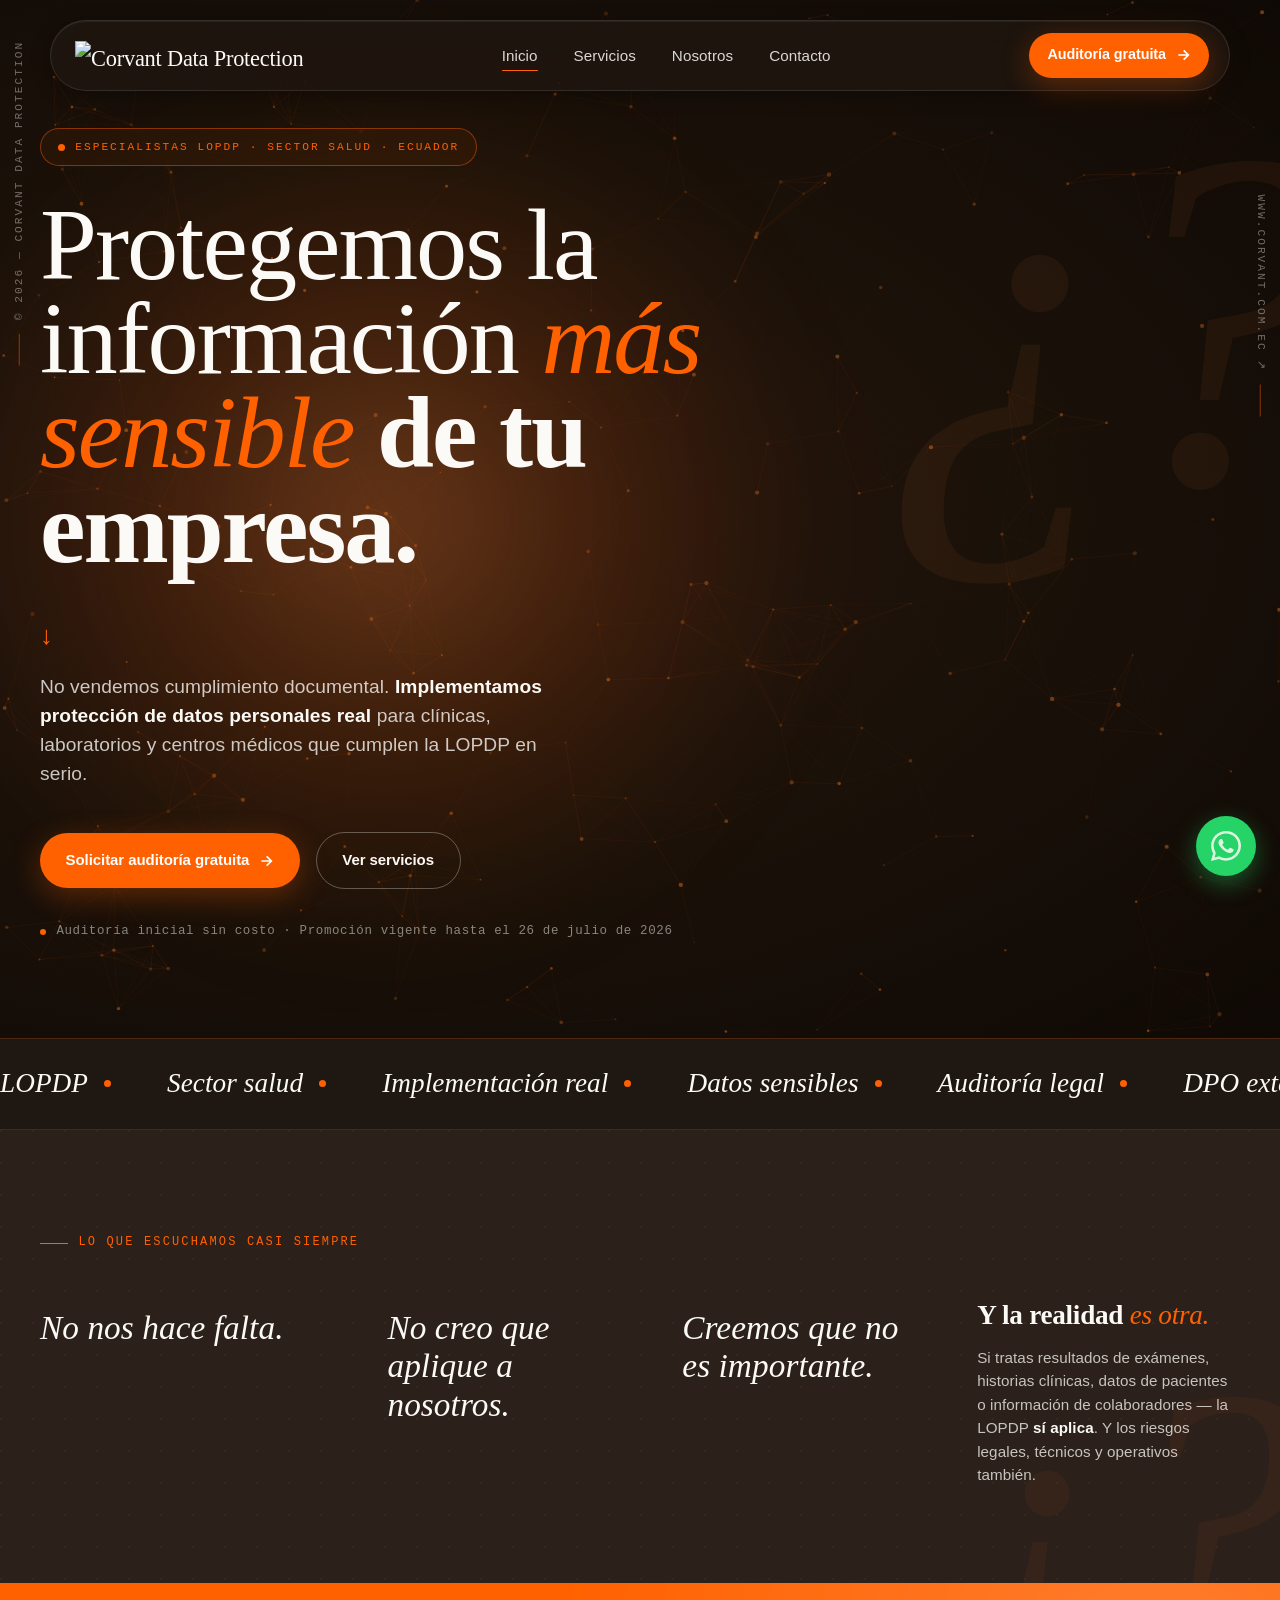
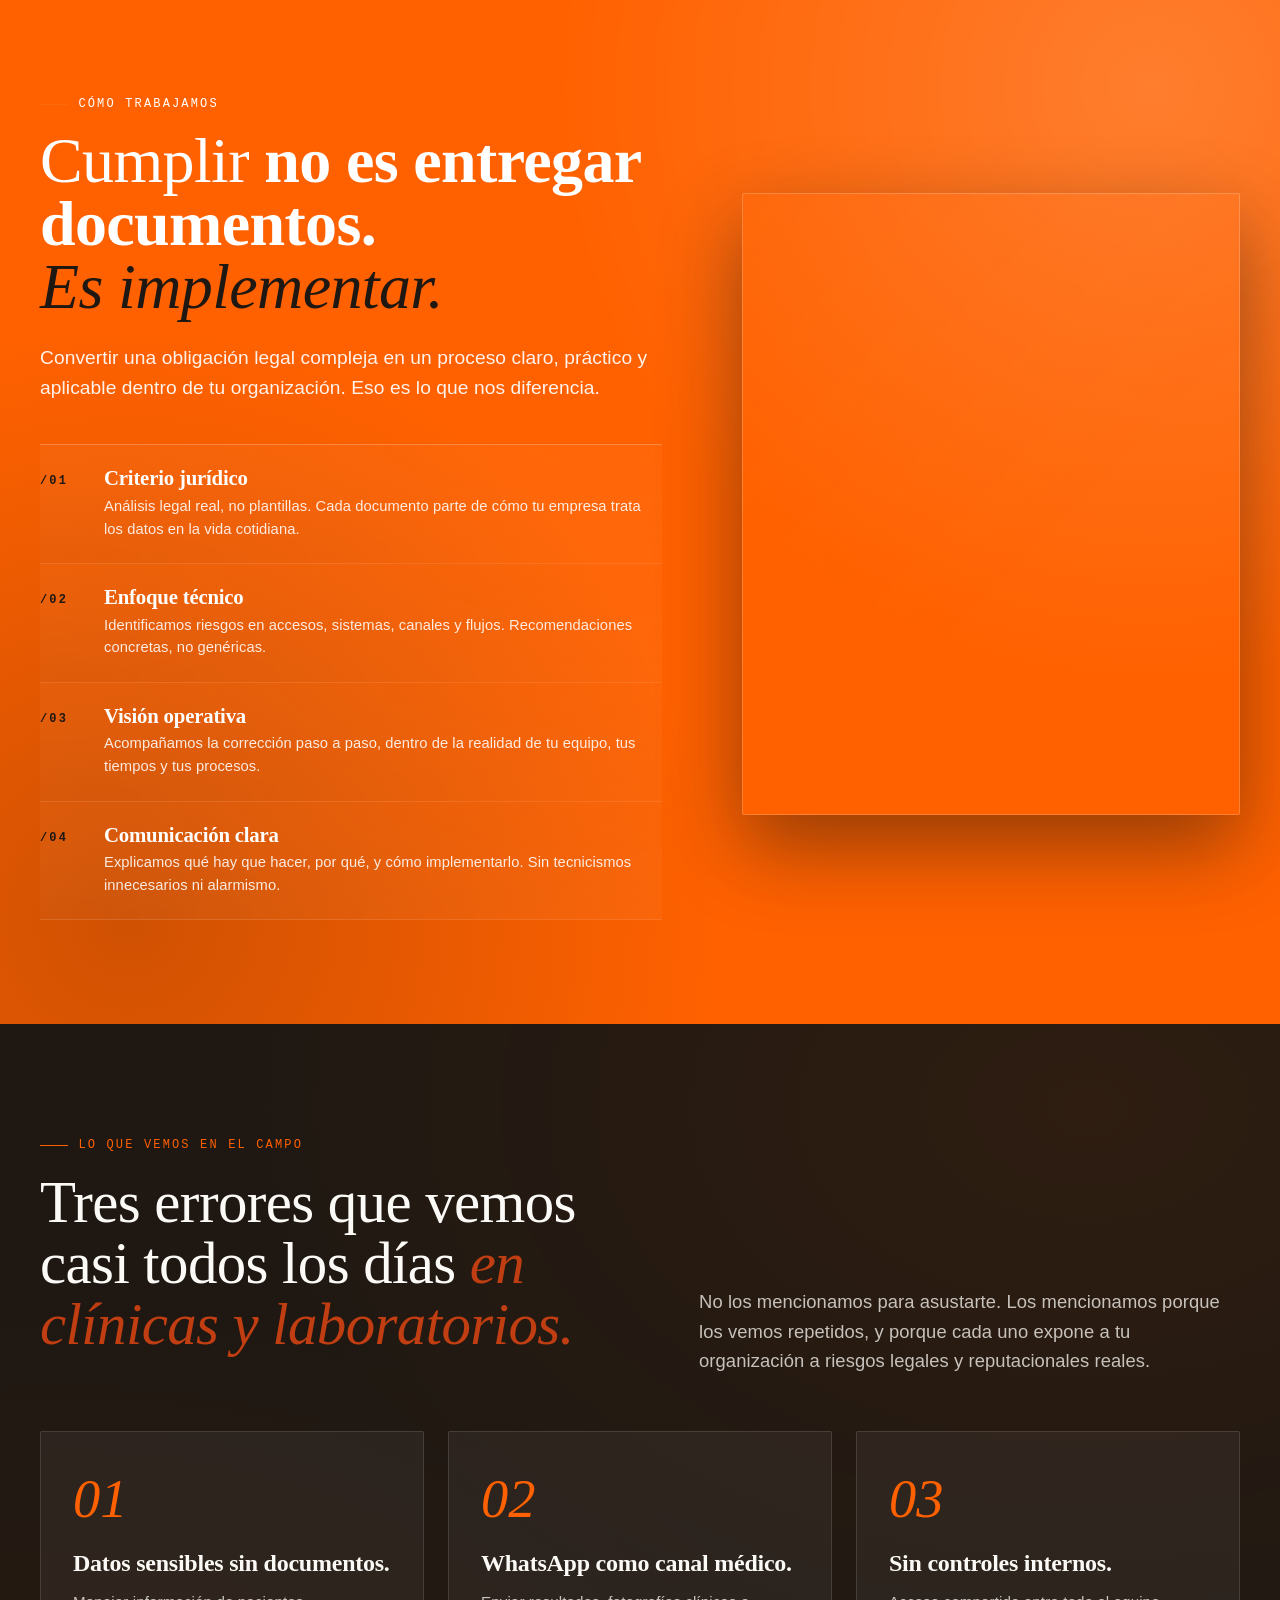
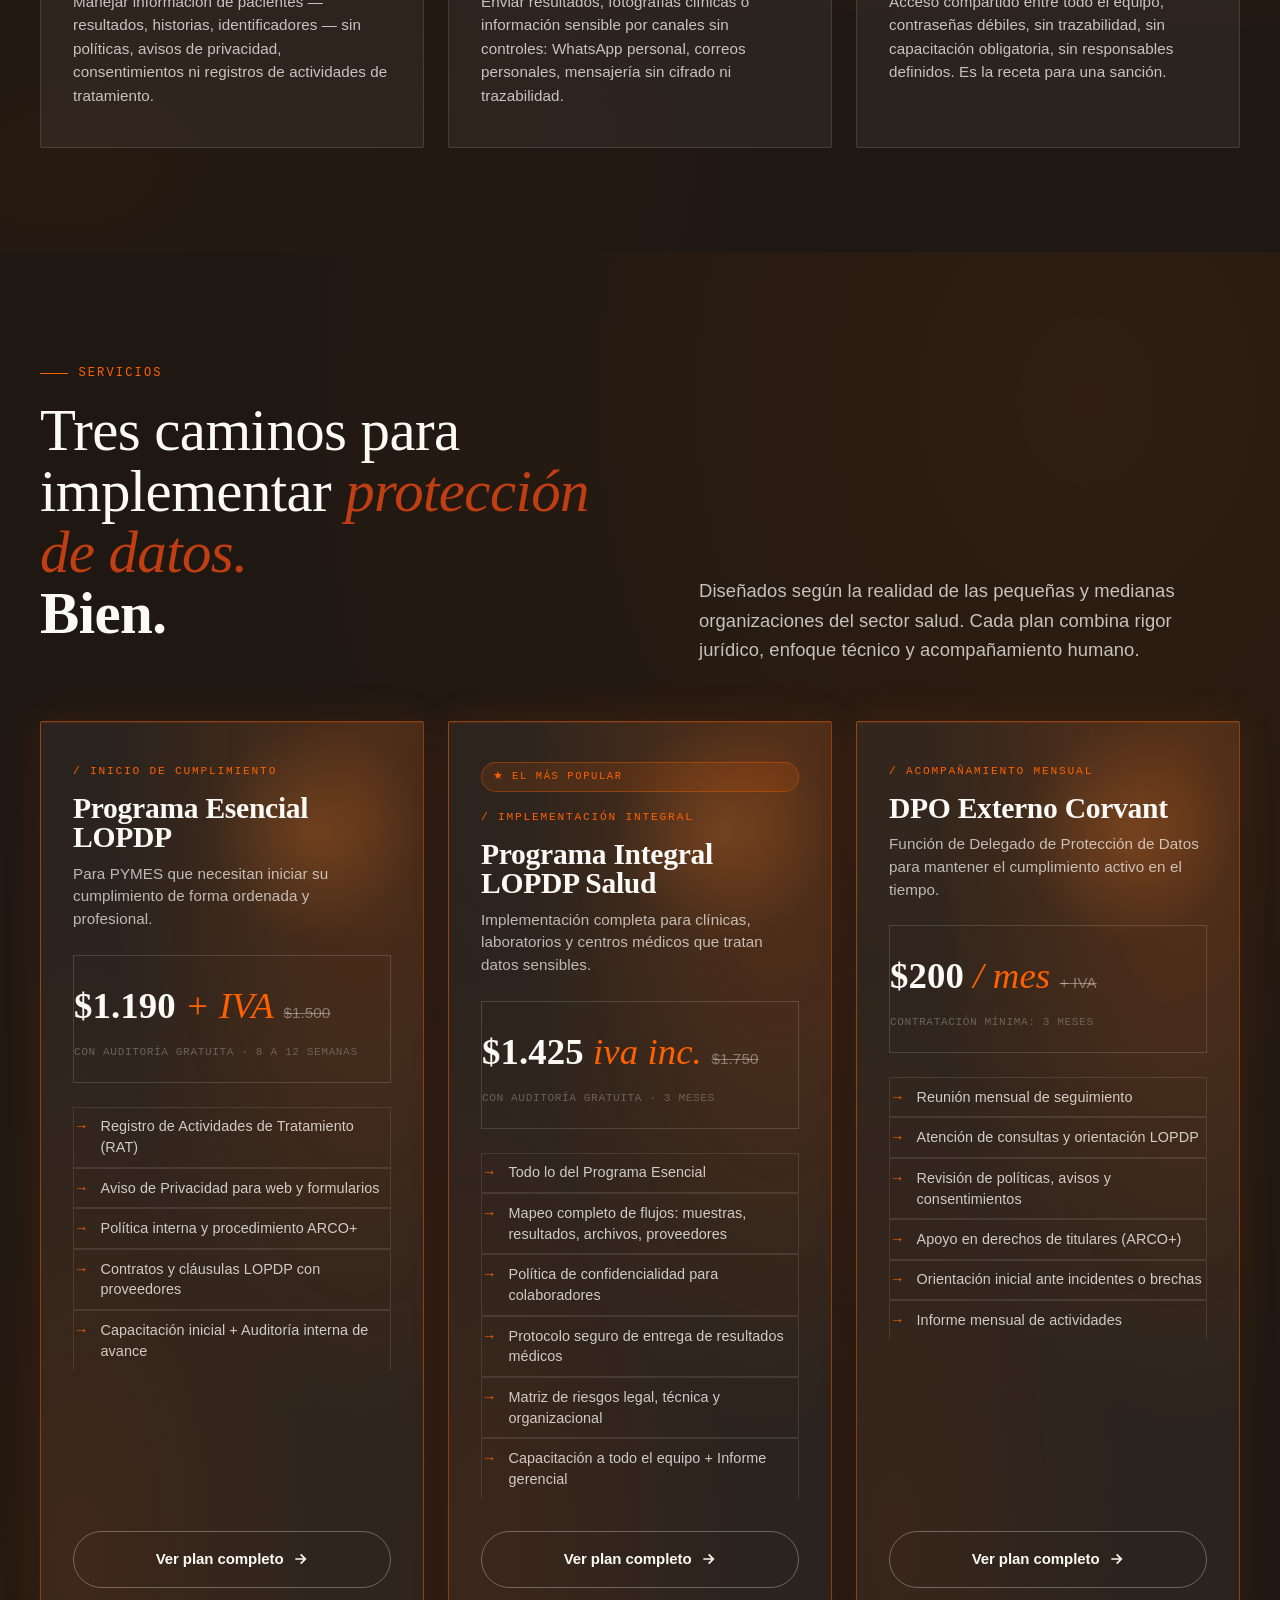
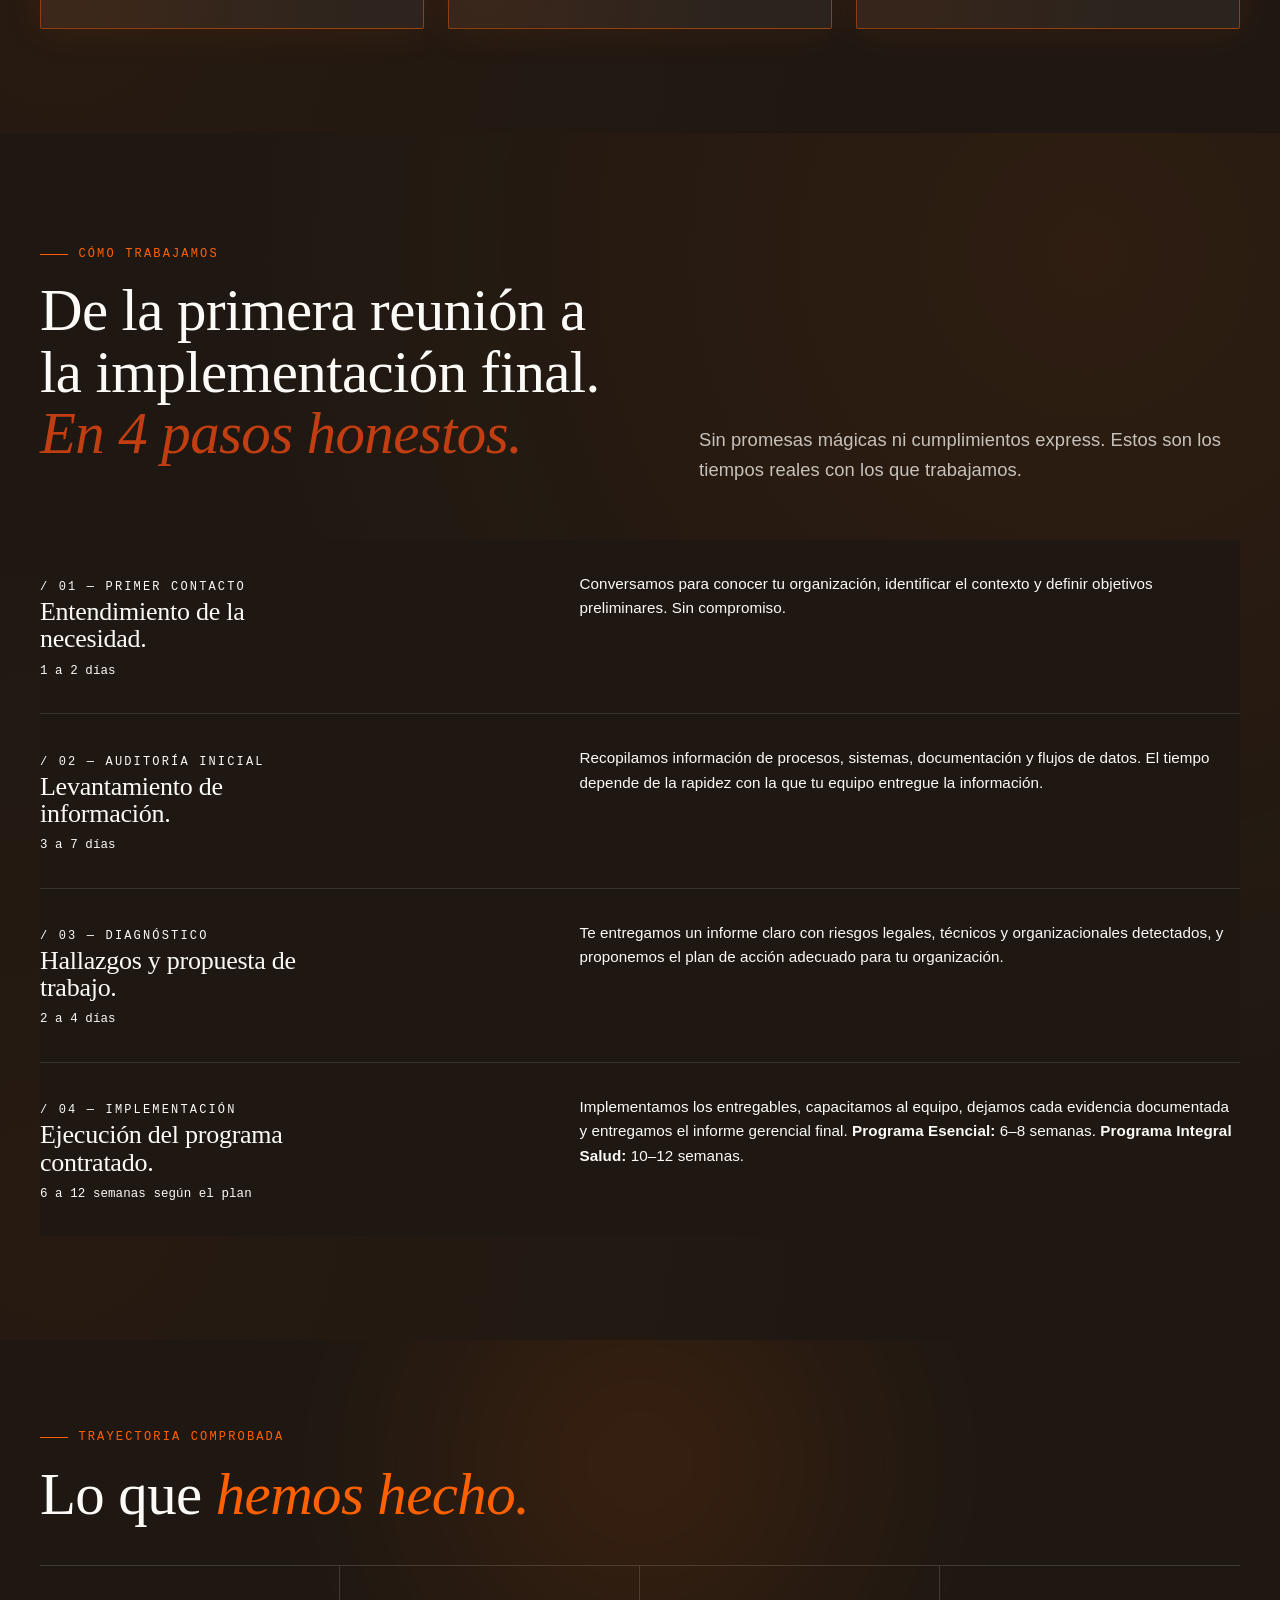
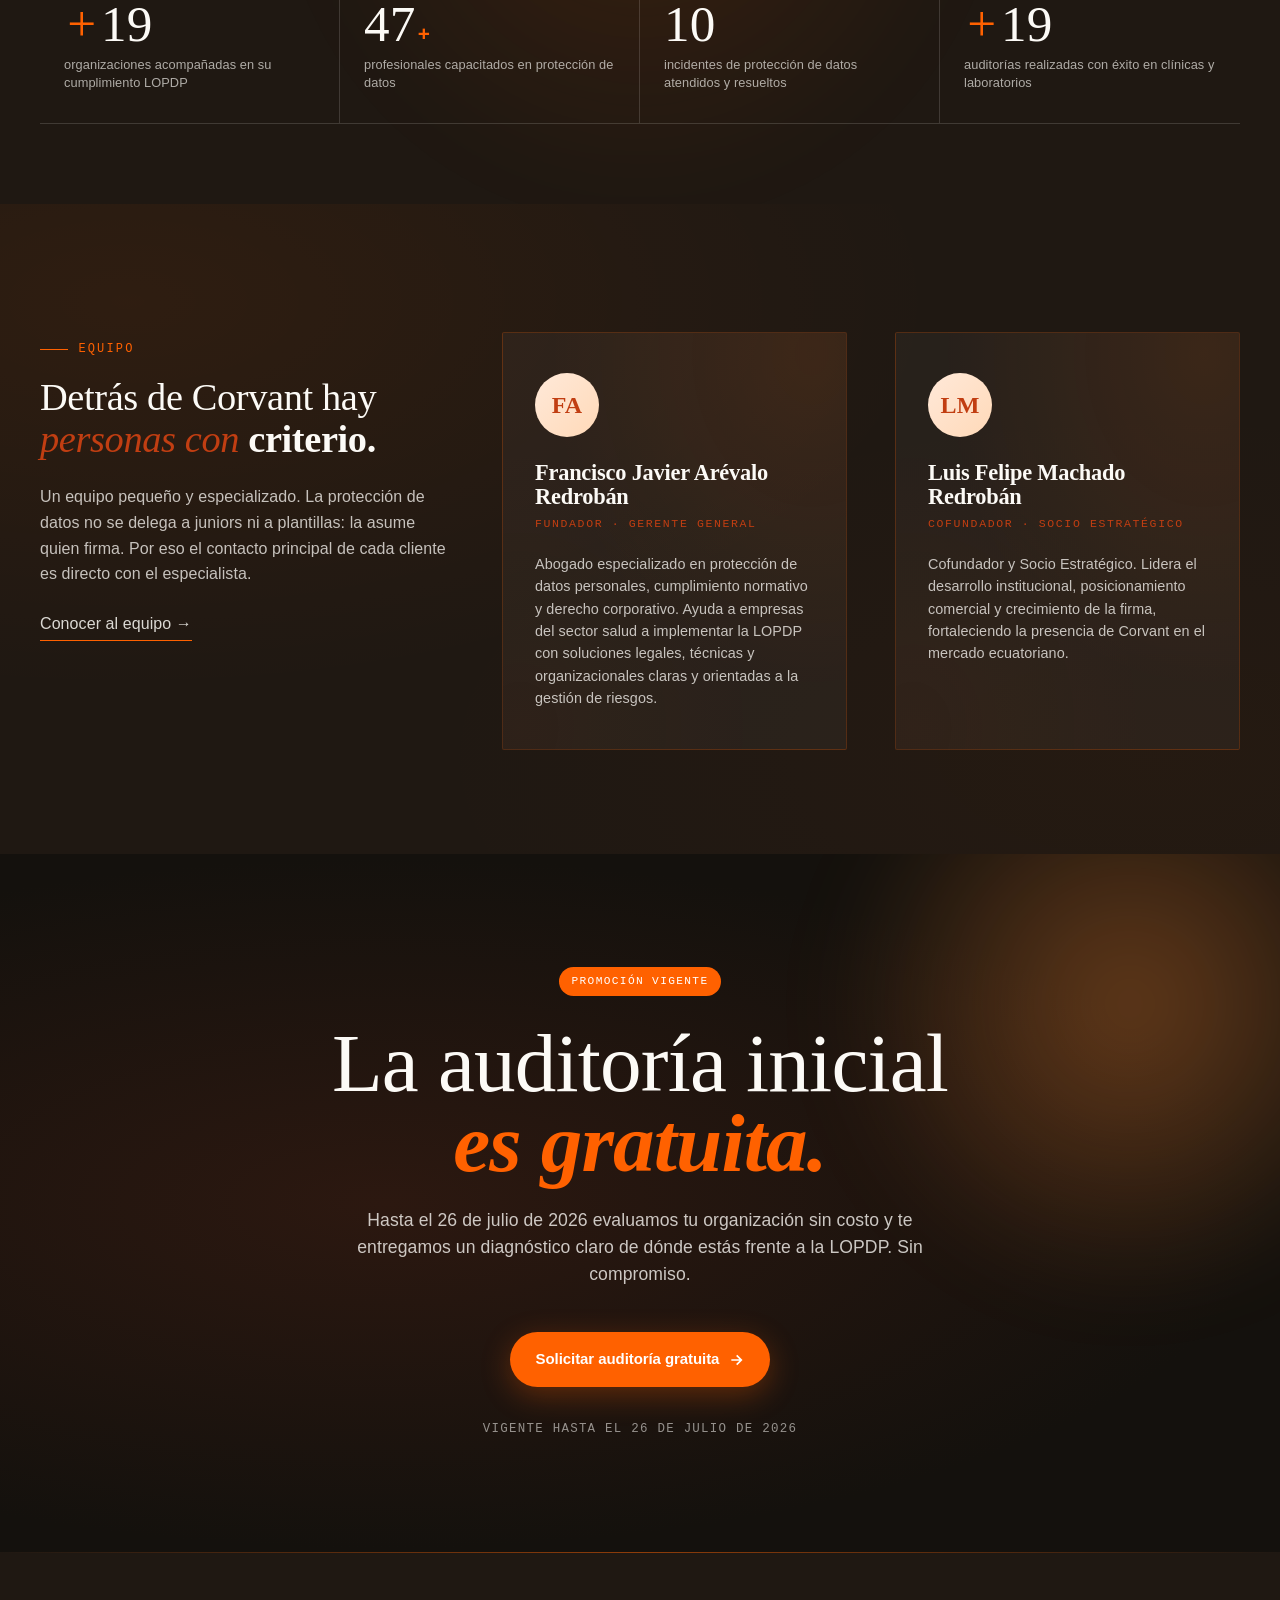
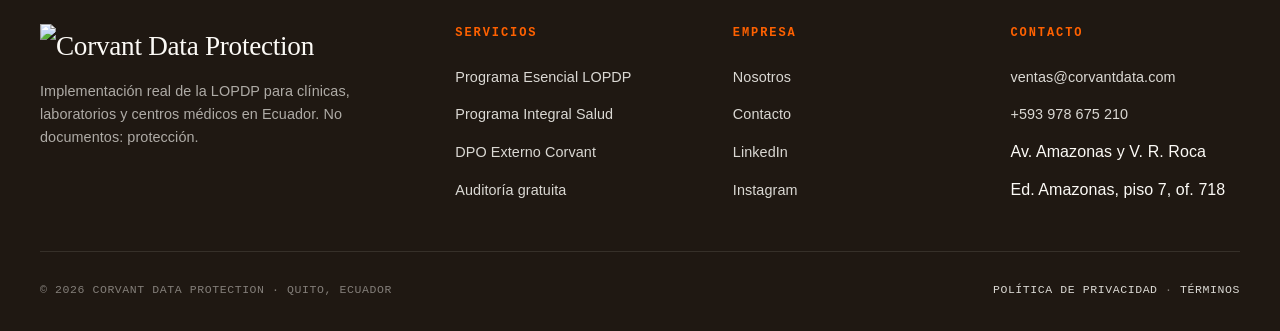
==== commit d34a8edd: "Add files via upload" ====
--- a/index.html
+++ b/index.html
@@ -2,6 +2,10 @@
 <html lang="es">
 <head>
 <meta charset="UTF-8">
+<link rel="icon" type="image/png" sizes="32x32" href="/Marca_Corvant-15.png.png?v=10">
+<link rel="icon" type="image/png" sizes="64x64" href="/Marca_Corvant-15.png.png?v=10">
+<link rel="shortcut icon" type="image/png" href="/Marca_Corvant-15.png.png?v=10">
+<link rel="apple-touch-icon" href="/Marca_Corvant-15.png.png?v=10">
 <meta name="viewport" content="width=device-width, initial-scale=1.0">
 <title>Corvant Data Protection — Implementación real de la LOPDP en Ecuador</title>
 <meta name="description" content="Especialistas en protección de datos personales para clínicas, laboratorios y centros médicos en Ecuador. No vendemos cumplimiento documental: implementamos protección real.">
@@ -283,32 +287,13 @@
   font-weight: 300;
   color: var(--cream);
   padding-right: 1rem;
-  padding-top: 2.25rem;
+  padding-top: 0.5rem;
   position: relative;
   transition: transform 0.4s var(--ease-out);
 }
 .objections-quote:hover { transform: translateY(-3px); }
-.objections-quote::before {
-  content: "“";
-  position: absolute;
-  top: 0;
-  left: -0.2rem;
-  font-size: 2.5rem;
-  line-height: 1;
-  color: var(--orange);
-  font-style: normal;
-  font-weight: 400;
-}
-.objections-quote::after {
-  content: "”";
-  display: inline-block;
-  margin-left: 0.15em;
-  vertical-align: -0.05em;
-  color: var(--orange);
-  font-style: normal;
-  font-weight: 400;
-  font-size: 0.9em;
-}
+/* Comillas removidas */
+
 .objections-counter { display: flex; flex-direction: column; justify-content: end; }
 .objections-counter h3 {
   font-family: var(--serif);
@@ -346,7 +331,7 @@
   display: grid;
   grid-template-columns: 1.25fr 1fr;
   gap: 5rem;
-  align-items: start;
+  align-items: center;
   position: relative;
   z-index: 1;
 }
@@ -401,7 +386,7 @@
   aspect-ratio: 4/5;
   border-radius: var(--radius);
   overflow: hidden;
-  background-image: url('images/man_lab_laptop.jpg');
+  background-image: url('images/diff-section.jpg');
   background-size: cover;
   background-position: center;
   box-shadow: 0 32px 80px rgba(20, 17, 13, 0.45);
@@ -412,11 +397,11 @@
 .diff-image::after {
   content: "";
   position: absolute; inset: 0;
-  background: linear-gradient(135deg, rgba(255, 97, 0, 0.18) 0%, transparent 60%);
+  background: linear-gradient(135deg, rgba(255, 97, 0, 0.05) 0%, transparent 60%);
 }
 
 /* ERRORES */
-.errors-section { background: var(--cream-warm); }
+.errors-section { background: var(--ink); }
 .errors-grid {
   display: grid;
   grid-template-columns: repeat(3, 1fr);
@@ -424,8 +409,8 @@
   margin-top: 1.5rem;
 }
 .error-card {
-  background: var(--white);
-  border: 1px solid var(--gray-line);
+  background: rgba(255,255,255,0.05);
+  border: 1px solid rgba(252,250,246,0.12);
   border-radius: var(--radius);
   padding: 2.5rem 2rem;
   position: relative;
@@ -464,13 +449,13 @@
   font-family: var(--serif);
   font-size: 1.5rem;
   margin-bottom: 0.85rem;
-  color: var(--ink);
+  color: var(--cream);
   font-weight: 800;
 }
-.error-card p { font-size: 0.95rem; line-height: 1.55; color: var(--ink-soft); }
+.error-card p { font-size: 0.95rem; line-height: 1.55; color: rgba(252,250,246,0.75); }
 
 /* SERVICIOS */
-.services-section { background: var(--cream); }
+.services-section { background: var(--ink); }
 .services-grid {
   display: grid;
   grid-template-columns: repeat(3, 1fr);
@@ -478,8 +463,8 @@
   margin-top: 1.5rem;
 }
 .service-card {
-  background: var(--white);
-  border: 1px solid var(--gray-line);
+  background: rgba(255,255,255,0.05);
+  border: 1px solid rgba(252,250,246,0.12);
   border-radius: var(--radius);
   padding: 2.5rem 2rem;
   display: flex;
@@ -496,7 +481,7 @@
 .service-card.featured {
   background: linear-gradient(135deg, var(--ink) 0%, var(--warm-dark) 100%);
   color: var(--cream);
-  border-color: var(--ink);
+  border-color: var(--cream);
   position: relative;
 }
 .service-card.featured::after {
@@ -518,7 +503,7 @@
 .service-card.featured .service-pretitle { color: var(--orange); }
 .service-card.featured .service-tagline { color: rgba(252, 250, 246, 0.7); }
 .service-card.featured .btn-outline { color: var(--cream); border-color: rgba(252, 250, 246, 0.3); }
-.service-card.featured .btn-outline:hover { background: var(--cream); color: var(--ink); border-color: var(--cream); }
+.service-card.featured .btn-outline:hover { background: var(--ink); color: var(--cream); border-color: var(--cream); }
 .service-card.featured > * { position: relative; z-index: 1; }
 
 .service-pretitle {
@@ -539,7 +524,7 @@
 }
 .service-card .service-tagline {
   font-size: 0.95rem;
-  color: var(--ink-soft);
+  color: rgba(252,250,246,0.75);
   margin-bottom: 1.5rem;
   line-height: 1.5;
   min-height: 2.4em;
@@ -547,10 +532,10 @@
 
 .service-price {
   padding: 1.25rem 0;
-  border-top: 1px solid var(--gray-line);
-  border-bottom: 1px solid var(--gray-line);
+  border: 1px solid rgba(252,250,246,0.12);
+  border: 1px solid rgba(252,250,246,0.12);
   margin-bottom: 1.5rem;
-  color: var(--ink);
+  color: var(--cream);
 }
 .service-price .price-row {
   display: flex;
@@ -584,14 +569,14 @@
   font-size: 0.9rem;
   line-height: 1.45;
   padding: 0.55rem 0;
-  color: var(--ink-soft);
-  border-bottom: 1px dashed var(--gray-line);
+  color: rgba(252,250,246,0.75);
+  border: 1px solid rgba(252,250,246,0.12);
 }
 .service-list li:last-child { border-bottom: none; }
 .service-list li::before { content: "→"; color: var(--orange); font-weight: 700; flex-shrink: 0; }
 
 /* PROCESO */
-.process-section { background: var(--gray-bg); }
+.process-section { background: var(--ink); }
 
 /* STATS */
 .stats-section {
@@ -626,7 +611,7 @@
 .stats-section h2 em { color: var(--orange); }
 
 /* EQUIPO */
-.team-section { background: var(--cream); }
+.team-section { background: var(--ink); }
 .team-grid {
   display: grid;
   grid-template-columns: 1.2fr 1fr 1fr;
@@ -637,14 +622,14 @@
 .team-intro h2 { margin-bottom: 1.5rem; }
 .team-intro h2 .bold { font-weight: 800; }
 .team-intro p {
-  color: var(--ink-soft);
+  color: rgba(252,250,246,0.75);
   font-size: 1rem;
   line-height: 1.6;
   margin-bottom: 1.5rem;
 }
 .team-card {
-  background: var(--white);
-  border: 1px solid var(--gray-line);
+  background: rgba(255,255,255,0.05);
+  border: 1px solid rgba(252,250,246,0.12);
   border-radius: var(--radius);
   padding: 2.5rem 2rem;
   height: 100%;
@@ -675,7 +660,7 @@
   font-size: 1.4rem;
   font-weight: 800;
   margin-bottom: 0.35rem;
-  color: var(--ink);
+  color: var(--cream);
 }
 .team-role {
   font-family: var(--mono);
@@ -686,7 +671,7 @@
   margin-bottom: 1.25rem;
   font-weight: 500;
 }
-.team-card p { font-size: 0.9rem; line-height: 1.55; color: var(--ink-soft); }
+.team-card p { font-size: 0.9rem; line-height: 1.55; color: rgba(252,250,246,0.75); }
 
 /* CTA FINAL — cinematográfico */
 .cta-final {
@@ -799,7 +784,7 @@
 <nav class="site-nav">
   <div class="nav-inner">
     <a href="index.html" class="nav-brand">
-      <img src="images/logo-wordmark-dark.png" alt="Corvant Data Protection" class="wordmark">
+      <img src="images/logo-wordmark-white.png" alt="Corvant Data Protection" class="wordmark">
     </a>
     <ul class="nav-links">
       <li><a href="index.html" class="active">Inicio</a></li>
@@ -859,7 +844,7 @@
     </div>
     <div class="hero-promo">
       <span class="dot"></span>
-      Auditoría inicial sin costo · Promoción vigente hasta el 26 de junio de 2026
+      Auditoría inicial sin costo · Promoción vigente hasta el 26 de julio de 2026
     </div>
   </div>
 </section>
@@ -1010,7 +995,7 @@
     </div>
 
     <div class="services-grid reveal">
-      <article class="service-card reveal-child">
+      <article class="service-card featured reveal-child">
         <div class="service-pretitle">/ Inicio de cumplimiento</div>
         <h3>Programa Esencial LOPDP</h3>
         <p class="service-tagline">Para PYMES que necesitan iniciar su cumplimiento de forma ordenada y profesional.</p>
@@ -1035,6 +1020,7 @@
       </article>
 
       <article class="service-card featured reveal-child">
+        <span class="popular-badge">El más popular</span>
         <div class="service-pretitle">/ Implementación integral</div>
         <h3>Programa Integral LOPDP Salud</h3>
         <p class="service-tagline">Implementación completa para clínicas, laboratorios y centros médicos que tratan datos sensibles.</p>
@@ -1059,7 +1045,7 @@
         </a>
       </article>
 
-      <article class="service-card reveal-child">
+      <article class="service-card featured reveal-child">
         <div class="service-pretitle">/ Acompañamiento mensual</div>
         <h3>DPO Externo Corvant</h3>
         <p class="service-tagline">Función de Delegado de Protección de Datos para mantener el cumplimiento activo en el tiempo.</p>
@@ -1218,7 +1204,7 @@
       <em><span class="bold">es gratuita.</span></em>
     </h2>
     <p class="reveal">
-      Hasta el 26 de junio de 2026 evaluamos tu organización sin costo y te entregamos un diagnóstico claro de dónde estás frente a la LOPDP. Sin compromiso.
+      Hasta el 26 de julio de 2026 evaluamos tu organización sin costo y te entregamos un diagnóstico claro de dónde estás frente a la LOPDP. Sin compromiso.
     </p>
     <div class="reveal">
       <span class="btn-magnetic">
@@ -1228,7 +1214,7 @@
         </a>
       </span>
     </div>
-    <div class="cta-final-deadline reveal">Vigente hasta el 26 de junio de 2026</div>
+    <div class="cta-final-deadline reveal">Vigente hasta el 26 de julio de 2026</div>
   </div>
 </section>
 
@@ -1272,7 +1258,7 @@
     </div>
     <div class="footer-bottom">
       <p>© 2026 Corvant Data Protection · Quito, Ecuador</p>
-      <p>Política de Privacidad · Aviso de Cookies</p>
+      <p><a href="politica-privacidad.html">Política de Privacidad</a> · <a href="terminos-condiciones.html">Términos</a></p>
     </div>
   </div>
 </footer>
--- a/styles.css
+++ b/styles.css
@@ -102,7 +102,7 @@
   --gray: #6B6258;
   --gray-soft: #9A9089;
   --gray-line: #E8E2D5;
-  --gray-bg: #F4EFE6;
+  --gray-bg: #1a1410;
   --sand: #E8D9C2;
   --cream: #FCFAF6;
   --cream-warm: #F8F3E8;
@@ -138,8 +138,8 @@
 html { scroll-behavior: smooth; }
 body {
   font-family: var(--sans);
-  background: var(--cream);
-  color: var(--ink);
+  background: var(--warm-black);
+  color: var(--cream);
   line-height: 1.6;
   font-size: 16px;
   font-weight: 400;
@@ -216,14 +216,14 @@
 .eyebrow.on-dark { color: var(--orange); }
 .eyebrow.on-dark::before { background: var(--orange); }
 .eyebrow.on-orange { color: var(--white); }
-.eyebrow.on-orange::before { background: var(--white); }
+.eyebrow.on-orange::before { background: rgba(255,255,255,0.05); }
 
 h1, h2, h3, h4 {
   font-family: var(--serif);
   font-weight: 400;
   line-height: 1.05;
   letter-spacing: -0.01em;
-  color: var(--ink);
+  color: var(--cream);
 }
 h1 em, h2 em, h3 em { font-style: italic; color: var(--orange-deep); font-weight: 400; }
 .on-dark h1, .on-dark h2, .on-dark h3, .on-dark h4 { color: var(--cream); }
@@ -239,7 +239,7 @@
 .lead {
   font-size: 1.125rem;
   line-height: 1.55;
-  color: var(--ink-soft);
+  color: rgba(252,250,246,0.75);
   max-width: 60ch;
 }
 .on-dark .lead { color: rgba(252, 250, 246, 0.78); }
@@ -256,10 +256,10 @@
 section { padding: var(--section-y) 0; }
 .section-tight { padding: calc(var(--section-y) * 0.7) 0; }
 
-.section-light { background: var(--cream); color: var(--ink); }
-.section-cream { background: var(--cream-warm); color: var(--ink); }
-.section-sand  { background: var(--sand); color: var(--ink); }
-.section-gray  { background: var(--gray-bg); color: var(--ink); }
+.section-light { background: var(--ink); color: var(--cream); }
+.section-cream { background: var(--ink); color: var(--cream); }
+.section-sand  { background: var(--sand); color: var(--cream); }
+.section-gray  { background: var(--gray-bg); color: var(--cream); }
 .section-dark  { background: var(--warm-black); color: var(--cream); }
 .section-orange { background: var(--orange); color: var(--white); }
 
@@ -321,19 +321,19 @@
 
 .btn-outline {
   background: transparent;
-  color: var(--ink);
+  color: var(--cream);
   border: 1px solid rgba(31, 24, 18, 0.2);
 }
 .btn-outline:hover {
   background: var(--ink);
   color: var(--cream);
-  border-color: var(--ink);
+  border-color: var(--cream);
   transform: translateY(-2px);
 }
 .on-dark .btn-outline { color: var(--cream); border-color: rgba(252, 250, 246, 0.25); }
-.on-dark .btn-outline:hover { background: var(--cream); color: var(--ink); border-color: var(--cream); }
+.on-dark .btn-outline:hover { background: var(--cream); color: var(--cream); border-color: var(--cream); }
 .on-orange .btn-outline { color: var(--white); border-color: rgba(255, 255, 255, 0.4); }
-.on-orange .btn-outline:hover { background: var(--white); color: var(--orange-deep); border-color: var(--white); }
+.on-orange .btn-outline:hover { background: rgba(255,255,255,0.05); color: var(--orange-deep); border-color: var(--white); }
 
 .btn-ghost {
   background: transparent;
@@ -363,22 +363,21 @@
   z-index: 100;
   width: calc(100% - 2.5rem);
   max-width: 1180px;
-  background: rgba(252, 250, 246, 0.55);
+  background: rgba(31, 24, 18, 0.72);
   backdrop-filter: saturate(180%) blur(22px);
   -webkit-backdrop-filter: saturate(180%) blur(22px);
-  border: 1px solid rgba(255, 255, 255, 0.6);
+  border: 1px solid rgba(255, 255, 255, 0.1);
   border-radius: var(--radius-pill);
   box-shadow:
-    0 1px 0 rgba(255, 255, 255, 0.8) inset,
-    0 4px 20px rgba(31, 24, 18, 0.08),
-    0 1px 0 rgba(31, 24, 18, 0.04);
+    0 1px 0 rgba(255, 255, 255, 0.06) inset,
+    0 4px 20px rgba(0, 0, 0, 0.3);
   transition: all 0.4s var(--ease-out);
 }
 nav.site-nav.scrolled {
-  background: rgba(252, 250, 246, 0.78);
+  background: rgba(31, 24, 18, 0.88);
   box-shadow:
-    0 1px 0 rgba(255, 255, 255, 0.9) inset,
-    0 8px 30px rgba(31, 24, 18, 0.12);
+    0 1px 0 rgba(255, 255, 255, 0.06) inset,
+    0 8px 30px rgba(0, 0, 0, 0.4);
 }
 .nav-inner {
   display: flex;
@@ -395,7 +394,7 @@
   font-size: 1.35rem;
   font-weight: 500;
   letter-spacing: -0.01em;
-  color: var(--ink);
+  color: var(--cream);
 }
 .nav-brand img { width: 24px; height: 24px; object-fit: contain; }
 .nav-links {
@@ -406,13 +405,13 @@
   font-weight: 500;
 }
 .nav-links a {
-  color: var(--ink-soft);
+  color: rgba(252,250,246,0.75);
   transition: color 0.25s;
   position: relative;
   padding: 0.35rem 0;
 }
-.nav-links a:hover { color: var(--ink); }
-.nav-links a.active { color: var(--orange-deep); }
+.nav-links a:hover { color: var(--cream); }
+.nav-links a.active { color: var(--orange); }
 .nav-links a.active::after {
   content: "";
   position: absolute;
@@ -504,8 +503,8 @@
    COMPONENTS
    ============================================================ */
 .card {
-  background: var(--white);
-  border: 1px solid var(--gray-line);
+  background: rgba(255,255,255,0.05);
+  border: 1px solid rgba(252,250,246,0.12);
   border-radius: var(--radius);
   padding: 2.25rem 2rem;
   transition: all 0.4s var(--ease-out);
@@ -542,12 +541,12 @@
   display: grid;
   grid-template-columns: repeat(4, 1fr);
   gap: 0;
-  border-top: 1px solid var(--gray-line);
-  border-bottom: 1px solid var(--gray-line);
+  border-top: 1px solid rgba(252,250,246,0.12);
+  border-bottom: 1px solid rgba(252,250,246,0.12);
 }
 .stat-item {
   padding: 2rem 1.5rem;
-  border-right: 1px solid var(--gray-line);
+  border-right: 1px solid rgba(252,250,246,0.12);
   transition: background 0.3s;
 }
 .stat-item:last-child { border-right: none; }
@@ -557,7 +556,7 @@
   font-size: clamp(2.5rem, 4vw, 3.5rem);
   font-weight: 500;
   line-height: 1;
-  color: var(--ink);
+  color: var(--cream);
   margin-bottom: 0.4rem;
   display: flex;
   align-items: baseline;
@@ -570,7 +569,7 @@
   font-weight: 700;
   color: var(--orange);
 }
-.stat-label { font-size: 0.8rem; color: var(--gray); line-height: 1.4; }
+.stat-label { font-size: 0.8rem; color: rgba(252,250,246,0.5); line-height: 1.4; }
 
 /* Process */
 .process-list { display: grid; gap: 0; }
@@ -579,7 +578,7 @@
   grid-template-columns: 1.2fr 0.6fr 2.5fr;
   gap: 2rem;
   padding: 2rem 0;
-  border-bottom: 1px solid var(--gray-line);
+  border-bottom: 1px solid rgba(252,250,246,0.12);
   align-items: start;
   transition: padding 0.3s;
 }
@@ -597,14 +596,14 @@
   font-family: var(--serif);
   font-size: 1.625rem;
   font-weight: 500;
-  color: var(--ink);
-}
-.process-time { font-family: var(--mono); font-size: 0.78rem; color: var(--gray); margin-top: 0.5rem; }
-.process-desc { font-size: 0.95rem; line-height: 1.6; color: var(--ink-soft); }
+  color: var(--cream);
+}
+.process-time { font-family: var(--mono); font-size: 0.78rem; color: rgba(252,250,246,0.5); margin-top: 0.5rem; }
+.process-desc { font-size: 0.95rem; line-height: 1.6; color: rgba(252,250,246,0.75); }
 
 /* FAQ */
-.faq-list { border-top: 1px solid var(--gray-line); }
-.faq-item { border-bottom: 1px solid var(--gray-line); }
+.faq-list { border-top: 1px solid rgba(252,250,246,0.12); }
+.faq-item { border-bottom: 1px solid rgba(252,250,246,0.12); }
 .faq-q {
   width: 100%;
   text-align: left;
@@ -616,7 +615,7 @@
   font-family: var(--serif);
   font-size: 1.2rem;
   font-weight: 500;
-  color: var(--ink);
+  color: var(--cream);
   cursor: pointer;
   transition: color 0.25s;
 }
@@ -624,13 +623,13 @@
 .faq-toggle {
   width: 28px; height: 28px;
   border-radius: 50%;
-  border: 1px solid var(--gray-line);
+  border: 1px solid rgba(252,250,246,0.12);
   display: flex;
   align-items: center;
   justify-content: center;
   flex-shrink: 0;
   font-size: 1rem;
-  color: var(--ink-soft);
+  color: rgba(252,250,246,0.75);
   transition: all 0.4s var(--ease-spring);
 }
 .faq-item.open .faq-toggle {
@@ -645,7 +644,7 @@
   transition: max-height 0.5s var(--ease-out), padding 0.4s;
   font-size: 0.95rem;
   line-height: 1.6;
-  color: var(--ink-soft);
+  color: rgba(252,250,246,0.75);
 }
 .faq-item.open .faq-a {
   max-height: 380px;
@@ -676,15 +675,15 @@
   font-size: 0.72rem;
   letter-spacing: 0.12em;
   text-transform: uppercase;
-  color: var(--ink-soft);
+  color: rgba(252,250,246,0.75);
   font-weight: 500;
 }
 .form-row input, .form-row select, .form-row textarea {
   font: inherit;
   font-size: 1rem;
-  color: var(--ink);
-  background: var(--white);
-  border: 1px solid var(--gray-line);
+  color: var(--cream);
+  background: rgba(255,255,255,0.05);
+  border: 1px solid rgba(252,250,246,0.12);
   border-radius: var(--radius);
   padding: 0.85rem 1rem;
   transition: border-color 0.25s, box-shadow 0.25s;
@@ -739,7 +738,7 @@
   font-weight: 400;
   font-style: italic;
   line-height: 1.25;
-  color: var(--ink);
+  color: var(--cream);
   border-left: 3px solid var(--orange);
   padding-left: 1.75rem;
   max-width: 800px;
@@ -811,7 +810,7 @@
   .footer-grid { grid-template-columns: 1fr 1fr; }
   .stat-grid { grid-template-columns: repeat(2, 1fr); }
   .stat-item:nth-child(2) { border-right: none; }
-  .stat-item:nth-child(1), .stat-item:nth-child(2) { border-bottom: 1px solid var(--gray-line); }
+  .stat-item:nth-child(1), .stat-item:nth-child(2) { border-bottom: 1px solid rgba(252,250,246,0.12); }
   .process-step { grid-template-columns: 1fr; gap: 0.5rem; padding-left: 0; }
   .process-step:hover { padding-left: 0; }
   .form-grid-2 { grid-template-columns: 1fr; }
@@ -822,7 +821,430 @@
 @media (max-width: 540px) {
   .footer-grid { grid-template-columns: 1fr; gap: 2rem; }
   .stat-grid { grid-template-columns: 1fr; }
-  .stat-item { border-right: none; border-bottom: 1px solid var(--gray-line); }
+  .stat-item { border-right: none; border-bottom: 1px solid rgba(252,250,246,0.12); }
   .stat-item:last-child { border-bottom: none; }
   .h-display { font-size: 2.4rem; }
 }
+
+/* ============================================================
+   v5.2 — Mejoras de funcionalidad y legibilidad
+   ============================================================ */
+
+/* === Tipografía más legible (sutil) === */
+body { letter-spacing: 0.005em; line-height: 1.65; }
+p { line-height: 1.65; }
+.lead { font-size: 1.15rem; line-height: 1.6; }
+
+/* === Menu superior más grande === */
+.nav-links { font-size: 0.95rem; gap: 2.25rem; letter-spacing: 0.005em; }
+.nav-brand { font-size: 1.4rem; }
+.nav-cta { padding: 0.65rem 1.15rem; font-size: 0.9rem; }
+
+/* === Botón flotante de WhatsApp === */
+.wa-fab {
+  position: fixed;
+  bottom: 1.5rem;
+  right: 1.5rem;
+  z-index: 90;
+  width: 60px;
+  height: 60px;
+  border-radius: 50%;
+  background: #25D366;
+  color: var(--white);
+  display: flex;
+  align-items: center;
+  justify-content: center;
+  box-shadow: 0 8px 24px rgba(37, 211, 102, 0.4),
+              0 2px 6px rgba(0, 0, 0, 0.12);
+  transition: all 0.35s var(--ease-out);
+  text-decoration: none;
+}
+.wa-fab svg { width: 30px; height: 30px; }
+.wa-fab:hover {
+  transform: translateY(-4px) scale(1.05);
+  box-shadow: 0 16px 36px rgba(37, 211, 102, 0.55),
+              0 4px 10px rgba(0, 0, 0, 0.16);
+  background: #1FBA58;
+}
+.wa-fab::after {
+  content: "";
+  position: absolute;
+  inset: -4px;
+  border-radius: 50%;
+  border: 2px solid #25D366;
+  opacity: 0;
+  animation: waPulse 2.4s infinite;
+}
+@keyframes waPulse {
+  0% { opacity: 0.7; transform: scale(0.95); }
+  100% { opacity: 0; transform: scale(1.4); }
+}
+.wa-fab-tooltip {
+  position: absolute;
+  right: calc(100% + 0.85rem);
+  top: 50%;
+  transform: translateY(-50%);
+  background: var(--warm-black);
+  color: var(--cream);
+  font-family: var(--mono);
+  font-size: 0.7rem;
+  letter-spacing: 0.08em;
+  text-transform: uppercase;
+  padding: 0.5rem 0.85rem;
+  border-radius: 999px;
+  white-space: nowrap;
+  opacity: 0;
+  pointer-events: none;
+  transition: opacity 0.3s, transform 0.3s;
+}
+.wa-fab:hover .wa-fab-tooltip {
+  opacity: 1;
+  transform: translateY(-50%) translateX(-4px);
+}
+@media (max-width: 540px) {
+  .wa-fab { width: 54px; height: 54px; bottom: 1rem; right: 1rem; }
+  .wa-fab svg { width: 26px; height: 26px; }
+  .wa-fab-tooltip { display: none; }
+}
+
+/* === Mobile menu — overlay ============================== */
+@media (max-width: 968px) {
+  .nav-toggle {
+    position: relative;
+    z-index: 110;
+    cursor: pointer;
+  }
+  .nav-toggle span {
+    transition: transform 0.35s var(--ease-out), opacity 0.25s;
+  }
+  body.nav-open .nav-toggle span:nth-child(1) {
+    transform: translateY(6.5px) rotate(45deg);
+  }
+  body.nav-open .nav-toggle span:nth-child(2) {
+    opacity: 0;
+  }
+  body.nav-open .nav-toggle span:nth-child(3) {
+    transform: translateY(-6.5px) rotate(-45deg);
+  }
+
+  .nav-links {
+    display: flex !important;
+    position: fixed;
+    top: 0; left: 0; right: 0; bottom: 0;
+    background: rgba(31, 24, 18, 0.98);
+    backdrop-filter: blur(24px);
+    -webkit-backdrop-filter: blur(24px);
+    flex-direction: column;
+    align-items: center;
+    justify-content: center;
+    gap: 2rem;
+    font-size: 1.6rem;
+    font-family: var(--serif);
+    z-index: 105;
+    opacity: 0;
+    visibility: hidden;
+    transition: opacity 0.4s var(--ease-out), visibility 0.4s;
+    padding: 4rem 1.5rem 2rem;
+  }
+  body.nav-open .nav-links {
+    opacity: 1;
+    visibility: visible;
+  }
+  .nav-links a {
+    color: var(--cream);
+    padding: 0.5rem 0;
+    transition: color 0.25s;
+  }
+  .nav-links a:hover,
+  .nav-links a.active { color: var(--orange); }
+  .nav-links a.active::after { display: none; }
+
+  body.nav-open { overflow: hidden; }
+
+  /* CTA naranja en mobile menu */
+  .nav-cta { display: inline-flex; }
+  nav.site-nav .btn-magnetic { z-index: 110; position: relative; }
+}
+
+/* === Servicios — todos dark + badge "El más popular" === */
+.popular-badge {
+  display: inline-flex;
+  align-items: center;
+  gap: 0.45rem;
+  font-family: var(--mono);
+  font-size: 0.65rem;
+  font-weight: 500;
+  letter-spacing: 0.16em;
+  text-transform: uppercase;
+  color: var(--orange);
+  background: rgba(255, 97, 0, 0.12);
+  border: 1px solid rgba(255, 97, 0, 0.35);
+  padding: 0.3rem 0.7rem;
+  border-radius: 999px;
+  margin-bottom: 1rem;
+}
+.popular-badge::before {
+  content: "★";
+  font-size: 0.7rem;
+}
+
+/* "Cómo trabajamos" — nueva imagen optimizada */
+.diff-image {
+  background-image: url('images/diff-section.jpg');
+  background-size: cover;
+  background-position: center;
+}
+
+/* ===== DARK THEME OVERRIDES ===== */
+/* Form inputs on dark background */
+input[type="text"],
+input[type="email"],
+input[type="tel"],
+select,
+textarea {
+  background: rgba(255,255,255,0.06) !important;
+  border: 1px solid rgba(252,250,246,0.2) !important;
+  color: var(--cream) !important;
+}
+input::placeholder,
+textarea::placeholder {
+  color: rgba(252,250,246,0.35) !important;
+}
+select option {
+  background: var(--ink);
+  color: var(--cream);
+}
+
+/* Cards on dark bg */
+.card, .service-card, .compare-card, .form-card,
+.condition-card, .step-cell, .team-card,
+.faq-item, .pricing-card {
+  border-color: rgba(252,250,246,0.12) !important;
+}
+
+/* Gray line borders */
+.compare-divider, hr, .compare-list li {
+  border-color: rgba(252,250,246,0.12) !important;
+}
+
+/* Eyebrow dark bg fix */
+.eyebrow { color: var(--orange); }
+.eyebrow::before { background: var(--orange); }
+
+/* Links on dark */
+a:not(.btn):not(.nav-brand):not(.footer-brand a) {
+  color: rgba(252,250,246,0.85);
+}
+a:not(.btn):not(.nav-brand):not(.footer-brand a):hover {
+  color: var(--cream);
+}
+
+/* Section header text */
+.section-header p, .section-header .lead {
+  color: rgba(252,250,246,0.75);
+}
+
+/* Price old/strikethrough */
+.price-old { color: rgba(252,250,246,0.4) !important; }
+
+/* Compare list items */
+.compare-list li { color: rgba(252,250,246,0.8) !important; }
+
+/* FAQ */
+.faq-q { color: var(--cream) !important; border-color: rgba(252,250,246,0.12) !important; }
+.faq-a { color: rgba(252,250,246,0.75) !important; border-color: rgba(252,250,246,0.12) !important; }
+
+/* Team initials */
+.team-initials { border-color: rgba(252,250,246,0.15) !important; }
+
+/* Featured card distinction on all-dark theme */
+.compare-card.featured {
+  background: rgba(255, 97, 0, 0.08) !important;
+  border-color: rgba(255, 97, 0, 0.4) !important;
+  box-shadow: 0 0 30px rgba(255, 97, 0, 0.12);
+}
+
+/* Service cards featured on dark */
+.service-card.featured {
+  background: rgba(255, 97, 0, 0.08) !important;
+  border-color: rgba(255, 97, 0, 0.35) !important;
+}
+
+/* diff-grid section on dark - was orange, keep it */
+.diff-grid .diff-point { border-color: rgba(252,250,246,0.1) !important; }
+
+/* Counters section */
+.counter-item { border-color: rgba(252,250,246,0.1) !important; }
+.counter-num { color: var(--orange) !important; }
+
+/* Step cells */
+.step-cell { border-color: rgba(252,250,246,0.1) !important; }
+
+/* Meta pill background */
+.meta-pill {
+  background: rgba(255,97,0,0.15) !important;
+  border-color: rgba(255,97,0,0.3) !important;
+}
+
+/* ===== FORM INPUTS: fondo blanco sobre dark ===== */
+input[type="text"],
+input[type="email"],
+input[type="tel"],
+select,
+textarea {
+  background: #fff !important;
+  border: 1px solid rgba(31,24,18,0.2) !important;
+  color: var(--ink) !important;
+}
+input::placeholder,
+textarea::placeholder {
+  color: rgba(31,24,18,0.4) !important;
+}
+select option {
+  background: #fff;
+  color: var(--ink);
+}
+label {
+  color: rgba(252,250,246,0.85) !important;
+}
+
+/* ===== NAV WORDMARK logo visible en dark nav ===== */
+nav.site-nav .nav-brand { color: var(--cream); }
+
+/* ===== Secciones que aún usen --cream como bg variable ===== */
+.nosotros-process,
+.process-section,
+.how-section,
+[class*="process"],
+[class*="method"] {
+  background: var(--ink) !important;
+  color: var(--cream) !important;
+}
+
+/* ===== GRADIENTES SUTILES — DARK THEME ===== */
+
+/* Body base: gradiente muy suave para evitar negro plano */
+body {
+  background: radial-gradient(ellipse at 60% 0%, rgba(80,40,10,0.18) 0%, transparent 60%),
+              radial-gradient(ellipse at 0% 80%, rgba(60,25,5,0.12) 0%, transparent 50%),
+              var(--warm-black);
+}
+
+/* Secciones alternas — glow cálido posicionado diferente en cada una */
+.section-light,
+.section-cream,
+.section-dark,
+.section-gray,
+.what-we-do,
+.form-section,
+.conditions-section,
+.audit-faq,
+.mission-vision,
+.history-section,
+.values-section,
+.process-section,
+.services-section,
+.team-section,
+.errors-section,
+.nosotros-cta,
+.contact-section,
+.contact-info-section {
+  position: relative;
+}
+.section-light::before,
+.section-cream::before,
+.section-dark::before,
+.section-gray::before,
+.what-we-do::before,
+.form-section::before,
+.conditions-section::before,
+.audit-faq::before,
+.mission-vision::before,
+.history-section::before,
+.values-section::before,
+.process-section::before,
+.services-section::before,
+.team-section::before,
+.errors-section::before,
+.nosotros-cta::before,
+.contact-section::before,
+.contact-info-section::before {
+  content: "";
+  position: absolute;
+  inset: 0;
+  pointer-events: none;
+  z-index: 0;
+  background:
+    radial-gradient(ellipse at 85% 10%, rgba(255,97,0,0.07) 0%, transparent 55%),
+    radial-gradient(ellipse at 5% 90%, rgba(180,70,0,0.05) 0%, transparent 45%);
+}
+
+/* Alterna el glow al lado opuesto en secciones pares */
+.section-light:nth-of-type(even)::before,
+.section-dark:nth-of-type(even)::before,
+.what-we-do::before,
+.form-section::before,
+.values-section::before,
+.team-section::before {
+  background:
+    radial-gradient(ellipse at 10% 15%, rgba(255,97,0,0.07) 0%, transparent 50%),
+    radial-gradient(ellipse at 90% 85%, rgba(180,70,0,0.04) 0%, transparent 45%);
+}
+
+/* Asegurar que el contenido quede sobre el pseudo-elemento */
+.section-light > *,
+.section-cream > *,
+.section-dark > *,
+.what-we-do > *,
+.form-section > *,
+.conditions-section > *,
+.audit-faq > *,
+.mission-vision > *,
+.history-section > *,
+.values-section > *,
+.process-section > *,
+.services-section > *,
+.team-section > *,
+.errors-section > *,
+.contact-section > *,
+.contact-info-section > * {
+  position: relative;
+  z-index: 1;
+}
+
+/* Cards con gradiente interno cálido — como en la imagen */
+.service-card,
+.compare-card,
+.condition-card,
+.team-card,
+.contact-channel,
+.faq-item,
+.step-cell,
+.diff-point,
+.counter-item,
+.pricing-card {
+  background:
+    radial-gradient(ellipse at 90% 5%, rgba(255,97,0,0.09) 0%, transparent 60%),
+    radial-gradient(ellipse at 5% 95%, rgba(140,50,0,0.06) 0%, transparent 50%),
+    rgba(255,255,255,0.04) !important;
+  border-color: rgba(255,97,0,0.18) !important;
+}
+
+/* Card featured (naranja accent) — glow más pronunciado */
+.compare-card.featured,
+.service-card.featured {
+  background:
+    radial-gradient(ellipse at 85% 8%, rgba(255,97,0,0.18) 0%, transparent 55%),
+    radial-gradient(ellipse at 10% 90%, rgba(180,60,0,0.10) 0%, transparent 50%),
+    rgba(255,255,255,0.05) !important;
+  border-color: rgba(255,97,0,0.45) !important;
+  box-shadow: 0 0 40px rgba(255,97,0,0.10), inset 0 1px 0 rgba(255,97,0,0.15);
+}
+
+/* Form card */
+.form-card {
+  background:
+    radial-gradient(ellipse at 90% 5%, rgba(255,97,0,0.06) 0%, transparent 50%),
+    rgba(255,255,255,0.04) !important;
+  border-color: rgba(255,255,255,0.1) !important;
+}
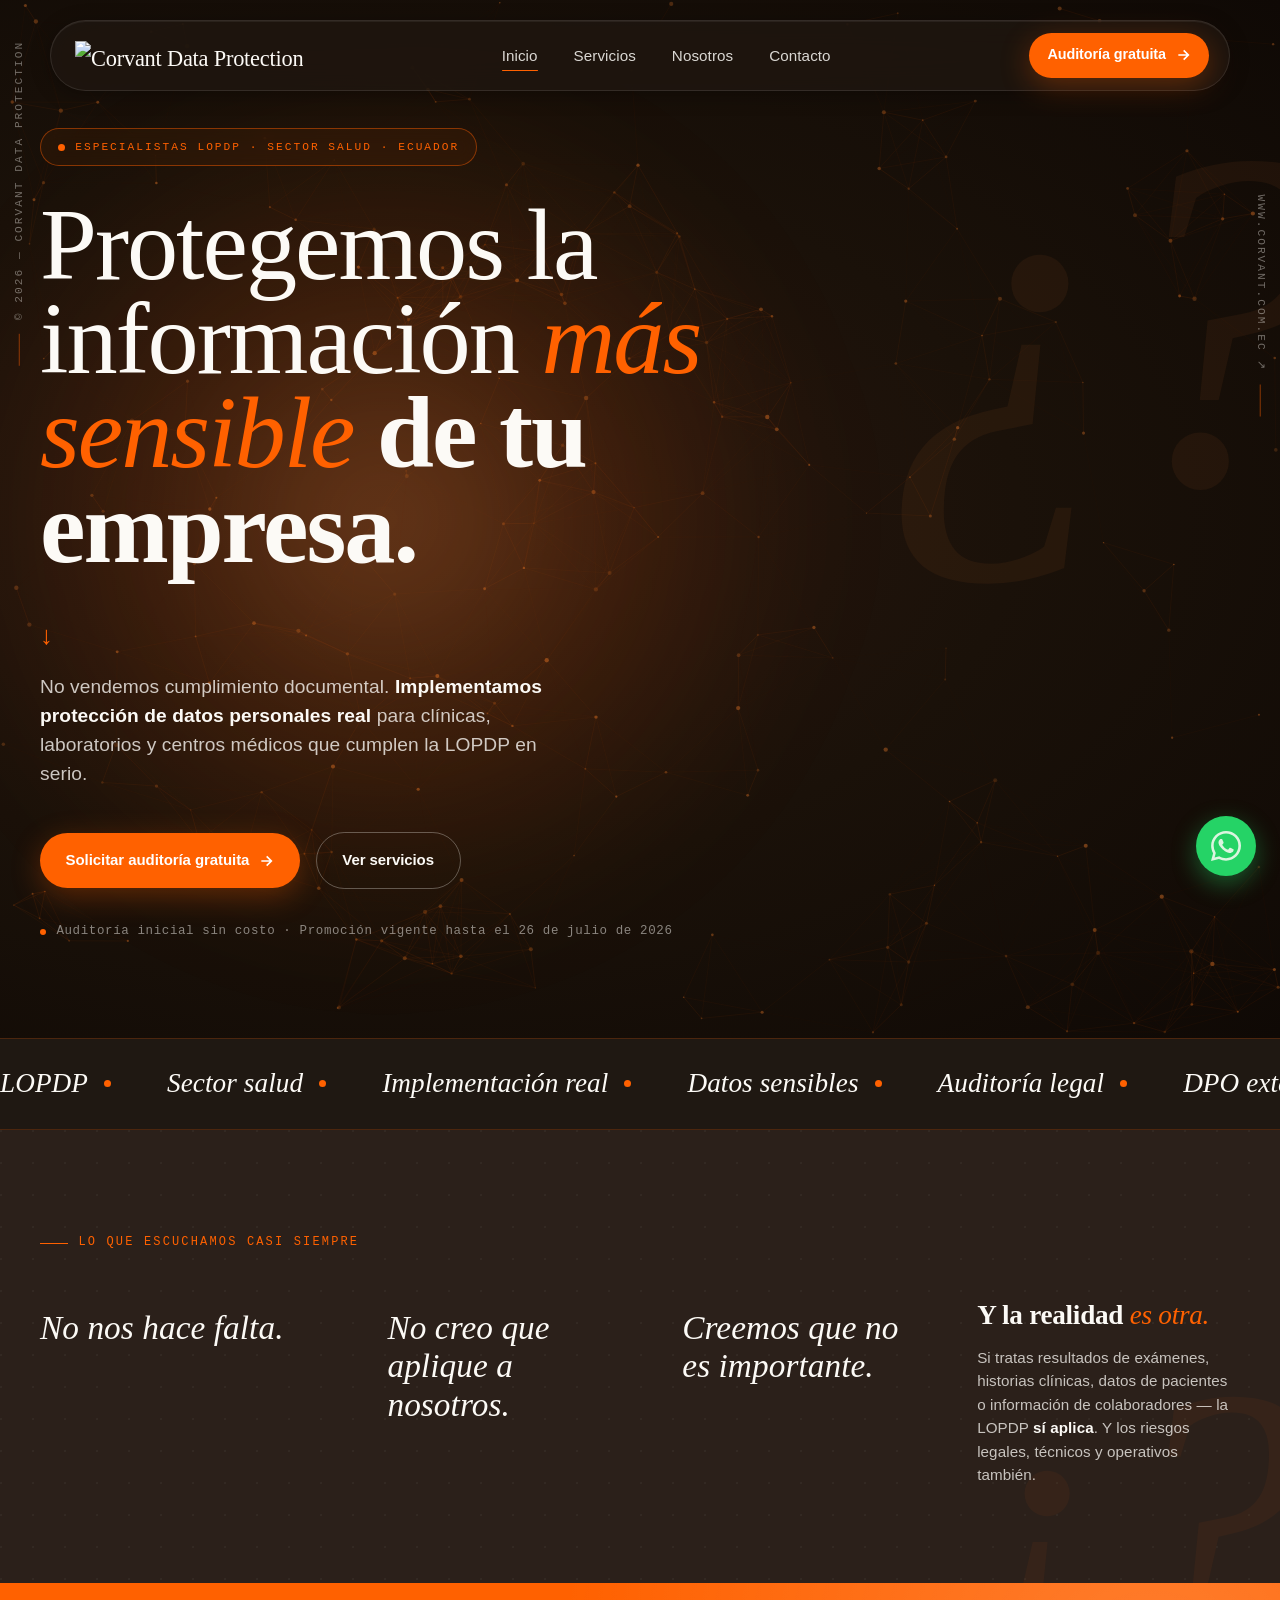
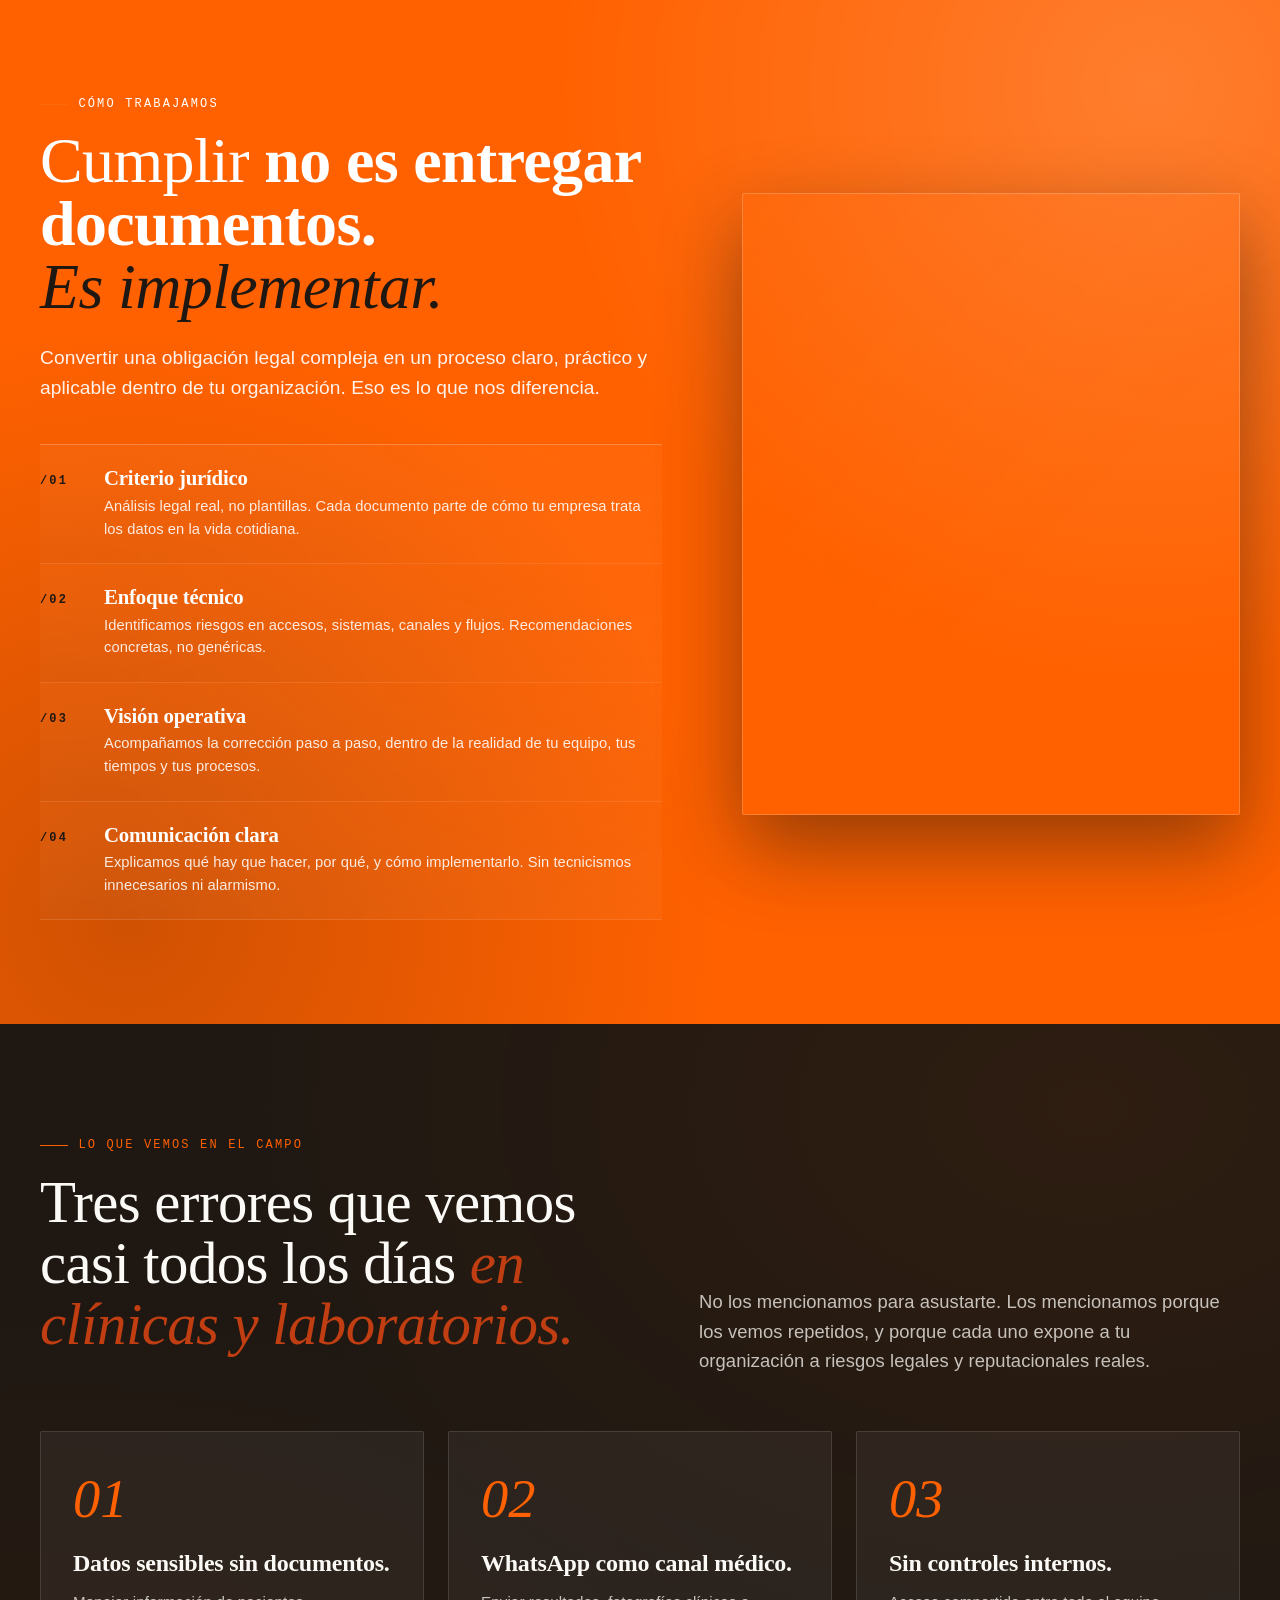
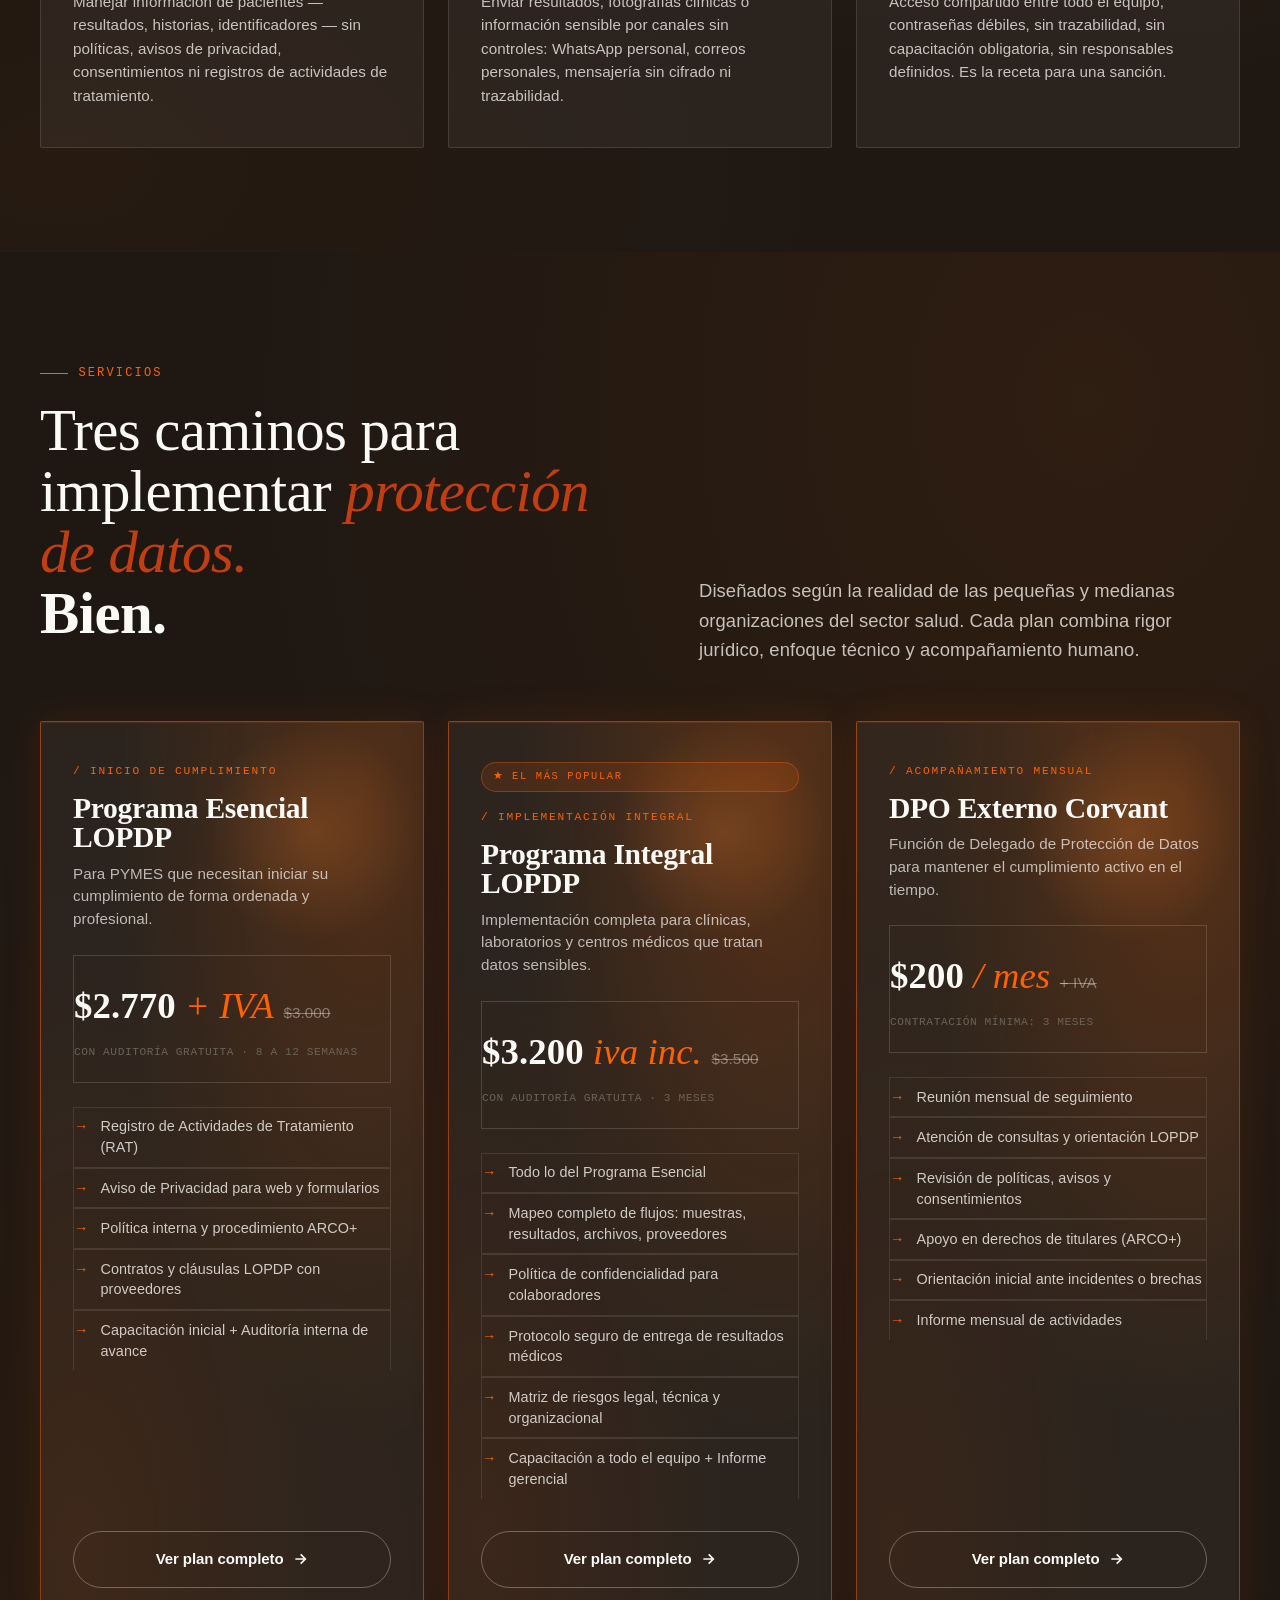
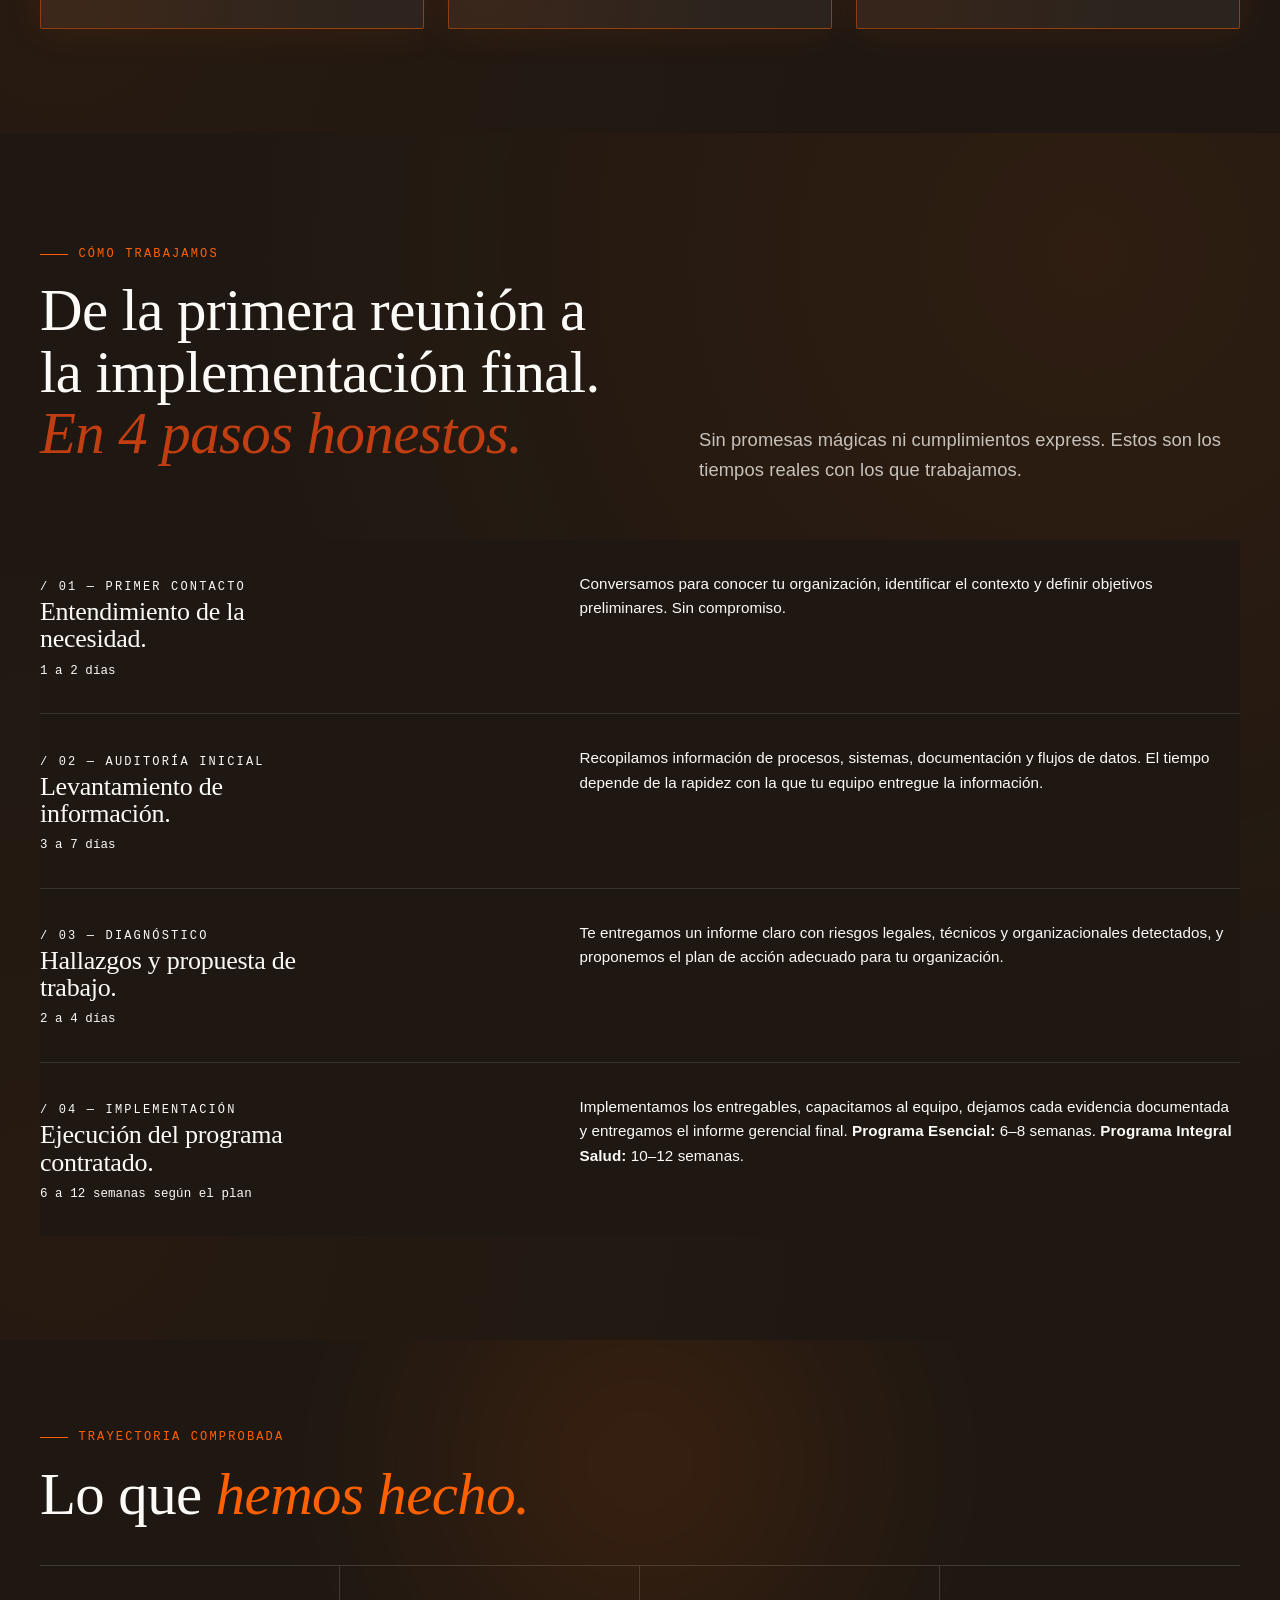
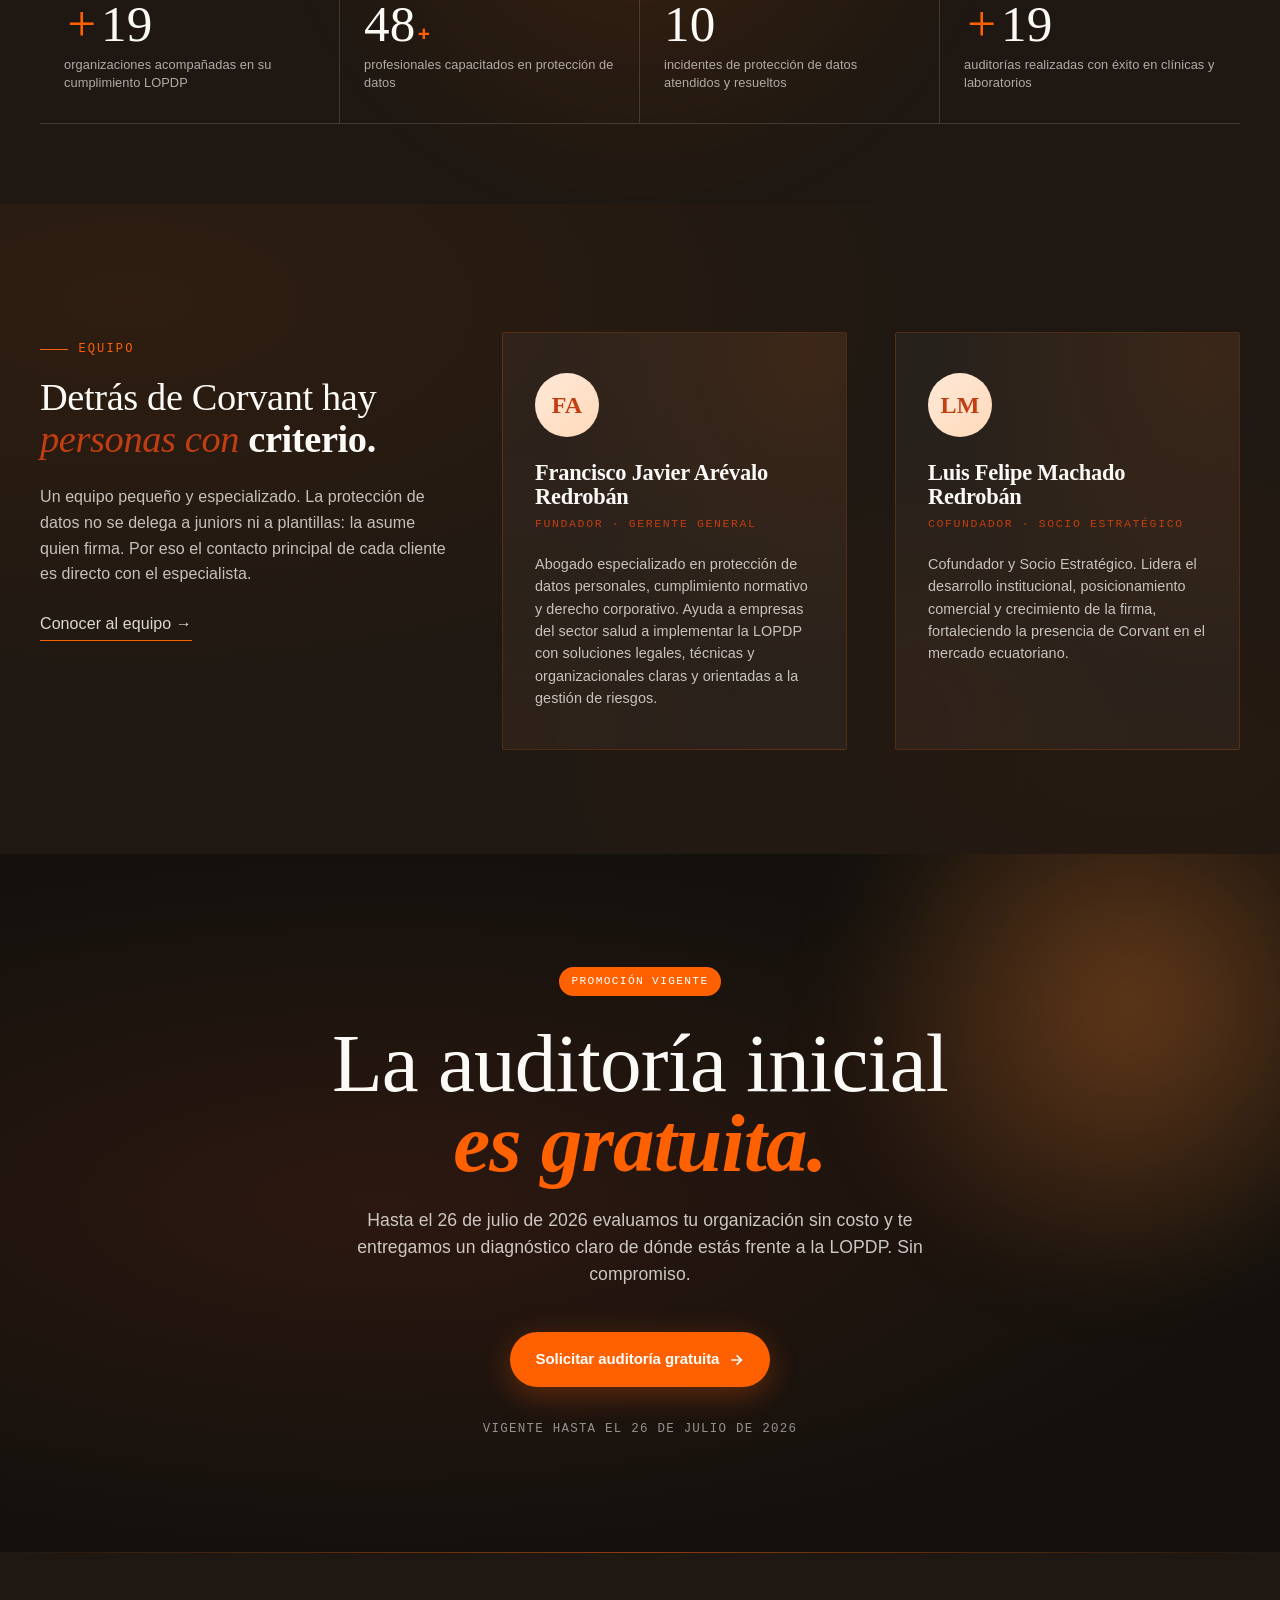
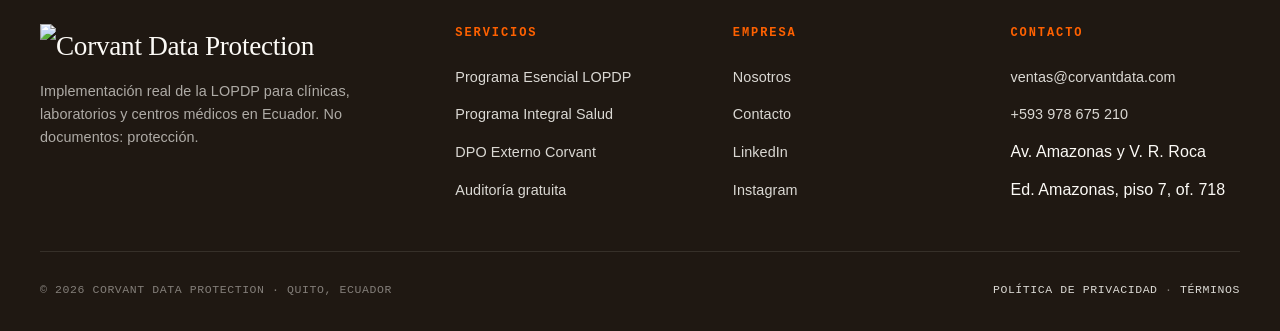
==== commit e150b583: "Update pricing and program names in index.html" ====
--- a/index.html
+++ b/index.html
@@ -1001,8 +1001,8 @@
         <p class="service-tagline">Para PYMES que necesitan iniciar su cumplimiento de forma ordenada y profesional.</p>
         <div class="service-price">
           <div class="price-row">
-            <span class="amount">$1.190 <em>+ IVA</em></span>
-            <span class="price-old">$1.500</span>
+            <span class="amount">$2.770 <em>+ IVA</em></span>
+            <span class="price-old">$3.000</span>
           </div>
           <div class="price-meta">CON AUDITORÍA GRATUITA · 8 A 12 SEMANAS</div>
         </div>
@@ -1022,12 +1022,12 @@
       <article class="service-card featured reveal-child">
         <span class="popular-badge">El más popular</span>
         <div class="service-pretitle">/ Implementación integral</div>
-        <h3>Programa Integral LOPDP Salud</h3>
+        <h3>Programa Integral LOPDP</h3>
         <p class="service-tagline">Implementación completa para clínicas, laboratorios y centros médicos que tratan datos sensibles.</p>
         <div class="service-price">
           <div class="price-row">
-            <span class="amount">$1.425 <em>iva inc.</em></span>
-            <span class="price-old">$1.750</span>
+            <span class="amount">$3.200 <em>iva inc.</em></span>
+            <span class="price-old">$3.500</span>
           </div>
           <div class="price-meta">CON AUDITORÍA GRATUITA · 3 MESES</div>
         </div>
